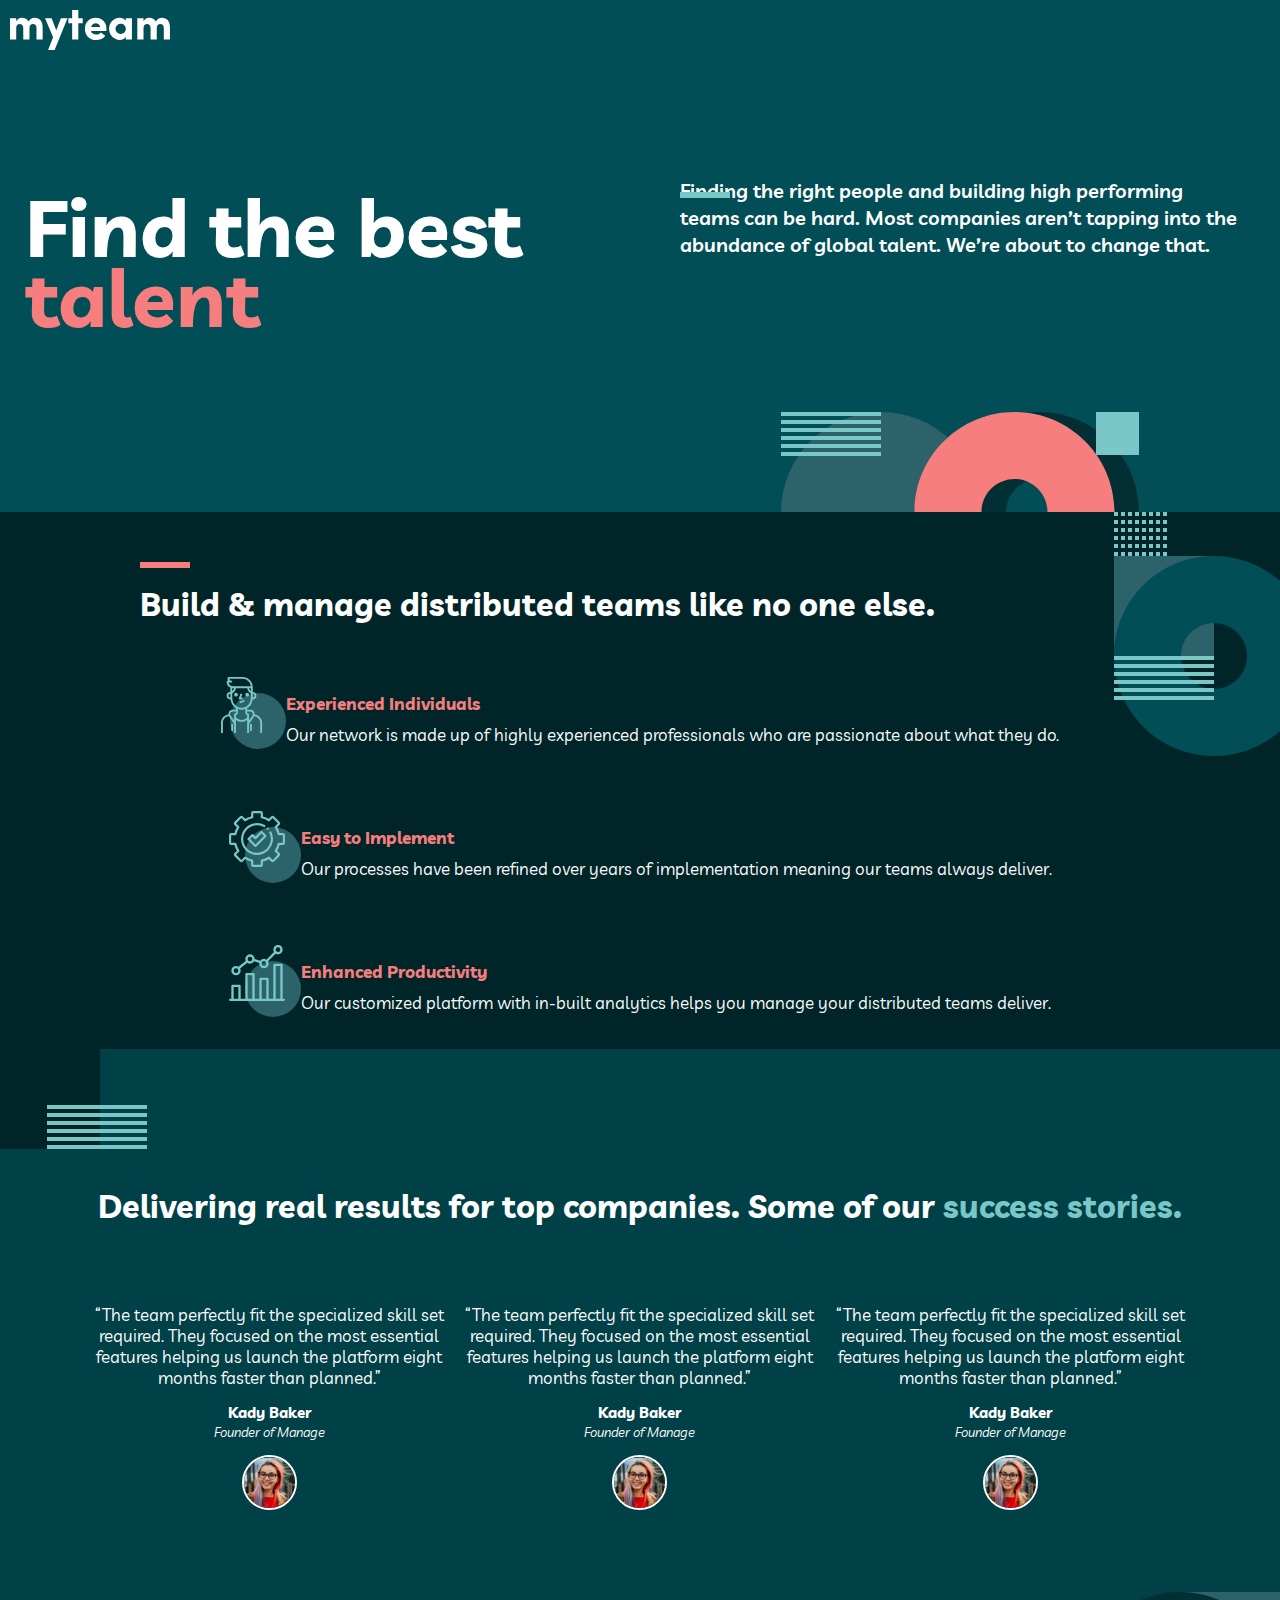
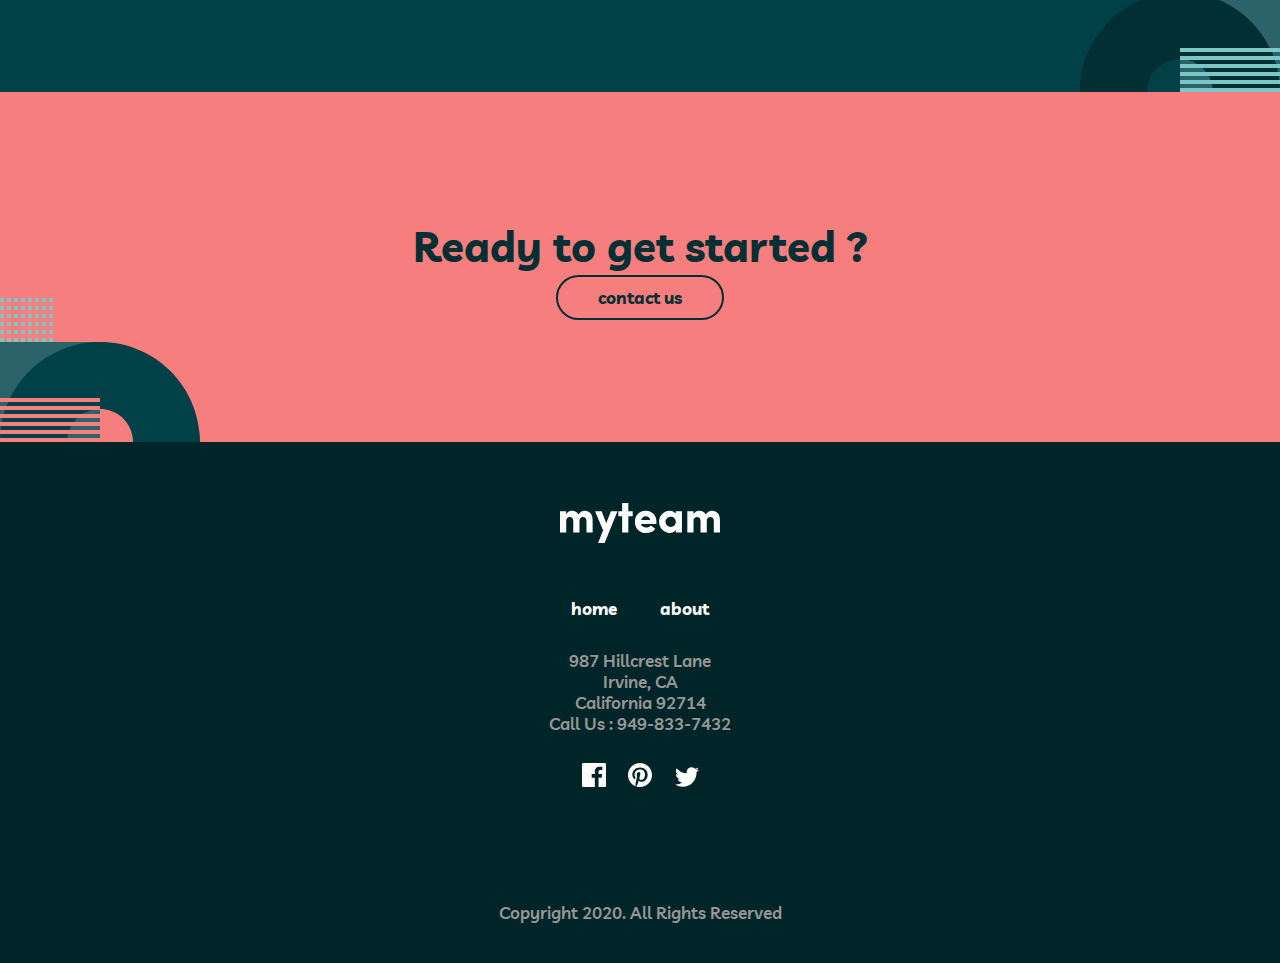
==== index.html @ 72492438 "files" ====
<!DOCTYPE html>
<html>
    <head>
        <meta charset="utf-8">
        <meta http-equiv="X-UA-Compatible" content="IE=edge">
        <title>MyTeam</title>
        <meta name="description" content="">
        <meta name="viewport" content="width=device-width, initial-scale=1">
        <link rel="stylesheet" href="./home/home.css">
     
    </head>
    <body>
      <div class="hero_logo-container">
        <svg xmlns="http://www.w3.org/2000/svg" width="160" height="40"><path fill="#FFF" d="M6.214 29.531V18.237c0-1.488.334-2.582 1.003-3.282.668-.699 1.511-1.049 2.529-1.049 1.017 0 1.846.365 2.485 1.094.625.73.967 1.734 1.025 3.013v11.518h6.213V18.237c0-1.459.32-2.545.96-3.26.64-.714 1.49-1.07 2.55-1.07 1.062 0 1.92.379 2.573 1.138.625.759.938 1.793.938 3.102v11.384h6.148v-12.12c0-3.096-.69-5.484-2.071-7.165-1.381-1.682-3.38-2.523-5.996-2.523-2.616 0-4.687 1.265-6.213 3.795-1.163-2.5-3.394-3.75-6.694-3.75a6.251 6.251 0 00-3.27.915c-.945.64-1.672 1.51-2.18 2.612V8.192H0v21.34h6.214zM44.634 40L57.499 8.192h-6.606L46.248 20.29l-4.6-12.098h-6.606l8.045 19.152L38.072 40h6.563zm23.683-10.469V13.214H72.7V8.192h-4.383V0h-6.17v8.192h-3.793v5.022h3.793v16.317h6.17zm17.448.447c4.418.015 7.594-1.429 9.527-4.33L90.78 22.5c-1.046 1.34-2.565 2.009-4.557 2.009-1.279 0-2.427-.313-3.444-.938-1.018-.625-1.585-1.503-1.7-2.634H96.36c.058-1.28.087-1.934.087-1.964-.015-3.333-1.04-6.041-3.074-8.125-2.035-2.083-4.586-3.125-7.653-3.125-3.067-.015-5.64 1.005-7.718 3.058-2.078 2.054-3.118 4.725-3.118 8.014 0 3.288 1.04 5.982 3.118 8.08 2.108 2.068 4.695 3.103 7.762 3.103zm4.426-13.014h-9.027c.233-1.16.814-2.068 1.745-2.723.9-.655 1.875-.967 2.921-.937a4.987 4.987 0 012.856.982c.858.625 1.36 1.518 1.505 2.678zm19.518 12.969c1.076.03 2.202-.208 3.38-.714 1.177-.506 2.078-1.213 2.703-2.12v2.432h6.148V8.192h-6.148v2.366c-.625-.908-1.52-1.607-2.682-2.098-1.163-.491-2.296-.737-3.401-.737-2.718.015-5.167 1.05-7.347 3.103-2.18 2.053-3.27 4.725-3.27 8.013 0 3.289 1.053 5.96 3.16 8.014 2.108 2.053 4.594 3.08 7.457 3.08zm1.003-6.027c-1.41 0-2.624-.476-3.641-1.428-1.047-.953-1.57-2.158-1.57-3.616 0-1.444.523-2.657 1.57-3.639 1.134-.967 2.376-1.45 3.728-1.45 1.352 0 2.522.476 3.51 1.428.989.952 1.483 2.173 1.483 3.66 0 1.489-.494 2.701-1.483 3.639-.988.938-2.187 1.406-3.597 1.406zm22.81 5.625V18.237c0-1.488.335-2.582 1.003-3.282.669-.699 1.512-1.049 2.53-1.049 1.017 0 1.845.365 2.485 1.094.625.73.966 1.734 1.025 3.013v11.518h6.213V18.237c0-1.459.32-2.545.96-3.26.64-.714 1.49-1.07 2.55-1.07 1.062 0 1.92.379 2.573 1.138.625.759.938 1.793.938 3.102v11.384h6.148v-12.12c0-3.096-.69-5.484-2.071-7.165-1.381-1.682-3.38-2.523-5.996-2.523-2.616 0-4.687 1.265-6.214 3.795-1.162-2.5-3.394-3.75-6.693-3.75a6.251 6.251 0 00-3.27.915c-.945.64-1.672 1.51-2.18 2.612V8.192h-6.214v21.34h6.213z"/></svg>
      </div>
      <div class="menu-wrap">
        <input type="checkbox" class="toggler">
        <div class="hamburger"><div></div></div>
        <div class="menu">
          <div>
            <div>
              <ul>
                <li><a href="#">home</a></li>
                <li><a href="#">about</a></li>
                <li class="burger_btn"><a href="#">contact us</a></li>
                <svg xmlns="http://www.w3.org/2000/svg" width="200" height="200"><g fill="none" fill-rule="evenodd"><path fill="#2C6269" d="M100 100H0V0h100z"/><path fill="#F67E7E" d="M100 0c55.228 0 100 44.772 100 100s-44.772 100-100 100S0 155.228 0 100 44.772 0 100 0zm0 67c-18.225 0-33 14.775-33 33s14.775 33 33 33 33-14.775 33-33-14.775-33-33-33z"/><path fill="#79C8C7" d="M100 40v4H0v-4h100zm0-8v4H0v-4h100zm0-8v4H0v-4h100zm0-8v4H0v-4h100zm0-8v4H0V8h100zm0-8v4H0V0h100z"/></g></svg>
              </ul>
            </div>
          </div>
        </div>
      </div>

      <div class="grid__container">
        <div class="hero__container">
          <div class="hero__title">
            <svg xmlns="http://www.w3.org/2000/svg" width="200" height="200"><g fill="none" fill-rule="evenodd"><path fill="#79C8C7" d="M100 200h100V100H100z"/><path fill="#012F34" d="M100 0C44.772 0 0 44.772 0 100s44.772 100 100 100 100-44.772 100-100S155.228 0 100 0zm0 67c18.225 0 33 14.775 33 33s-14.775 33-33 33-33-14.775-33-33 14.775-33 33-33z"/><path fill="#F67E7E" d="M196 196v4h4v-4h-4zm-7 0v4h4v-4h-4zm-7 0v4h4v-4h-4zm-7 0v4h4v-4h-4zm-7 0v4h4v-4h-4zm-7 0v4h4v-4h-4zm-7 0v4h4v-4h-4zm-7 0v4h4v-4h-4zm49-8v4h4v-4h-4zm-7 0v4h4v-4h-4zm-7 0v4h4v-4h-4zm-7 0v4h4v-4h-4zm-7 0v4h4v-4h-4zm-7 0v4h4v-4h-4zm-7 0v4h4v-4h-4zm-7 0v4h4v-4h-4zm49-8v4h4v-4h-4zm-7 0v4h4v-4h-4zm-7 0v4h4v-4h-4zm-7 0v4h4v-4h-4zm-7 0v4h4v-4h-4zm-7 0v4h4v-4h-4zm-7 0v4h4v-4h-4zm-7 0v4h4v-4h-4zm35-8v4h4v-4h-4zm-14 0v4h4v-4h-4zm7 0v4h4v-4h-4zm-21 0v4h4v-4h-4zm7 0v4h4v-4h-4zm35 0v4h4v-4h-4zm-7 0v4h4v-4h-4zm-42 0v4h4v-4h-4zm49-8v4h4v-4h-4zm-7 0v4h4v-4h-4zm-7 0v4h4v-4h-4zm-7 0v4h4v-4h-4zm-7 0v4h4v-4h-4zm-7 0v4h4v-4h-4zm-7 0v4h4v-4h-4zm-7 0v4h4v-4h-4zm49-8v4h4v-4h-4zm-7 0v4h4v-4h-4zm-7 0v4h4v-4h-4zm-7 0v4h4v-4h-4zm-7 0v4h4v-4h-4zm-7 0v4h4v-4h-4zm-7 0v4h4v-4h-4zm-7 0v4h4v-4h-4z"/></g></svg>
            <h1>Find the best <span class="txt_coral">talent</span></h1>
          </div>
          <div class="hero__text">
            <p>Finding the right people and building high performing teams can be hard. Most companies aren’t tapping into the abundance of global talent. We’re about to change that.</p>
            <svg xmlns="http://www.w3.org/2000/svg" width="358" height="100"><g fill="none" fill-rule="evenodd"><circle cx="100" cy="100" r="100" fill="#2C6269"/><path fill="#012F34" d="M258 0c55.228 0 100 44.772 100 100s-44.772 100-100 100-100-44.772-100-100S202.772 0 258 0zm0 67c-18.225 0-33 14.775-33 33s14.775 33 33 33 33-14.775 33-33-14.775-33-33-33z"/><path fill="#79C8C7" d="M358 43h-43V0h43z"/><path fill="#F67E7E" d="M233.514 0c55.228 0 100 44.772 100 100s-44.772 100-100 100c-55.229 0-100-44.772-100-100s44.771-100 100-100zm0 67c-18.226 0-33 14.775-33 33s14.774 33 33 33c18.225 0 33-14.775 33-33s-14.775-33-33-33z"/><path fill="#79C8C7" d="M100 40v4H0v-4h100zm0-8v4H0v-4h100zm0-8v4H0v-4h100zm0-8v4H0v-4h100zm0-8v4H0V8h100zm0-8v4H0V0h100z"/></g></svg>
          </div>
        </div>

        

        <div class="main__grid-container">
          <div class="main__first-col">
            <div class="main__title">
            <h1>Build & manage distributed teams like no one else.</h1>
            <svg xmlns="http://www.w3.org/2000/svg" width="200" height="244"><g fill="none" fill-rule="evenodd"><path fill="#2C6269" d="M100 144H0V44h100z"/><path fill="#014E56" d="M100 44c55.228 0 100 44.772 100 100s-44.772 100-100 100S0 199.228 0 144 44.772 44 100 44zm0 67c-18.225 0-33 14.775-33 33s14.775 33 33 33 33-14.775 33-33-14.775-33-33-33z"/><path fill="#79C8C7" d="M100 184v4H0v-4h100zm0-8v4H0v-4h100zm0-8v4H0v-4h100zm0-8v4H0v-4h100zm0-8v4H0v-4h100zm0-8v4H0v-4h100zM4 40v4H0v-4h4zm7 0v4H7v-4h4zm7 0v4h-4v-4h4zm7 0v4h-4v-4h4zm7 0v4h-4v-4h4zm7 0v4h-4v-4h4zm7 0v4h-4v-4h4zm7 0v4h-4v-4h4zM4 32v4H0v-4h4zm7 0v4H7v-4h4zm7 0v4h-4v-4h4zm7 0v4h-4v-4h4zm7 0v4h-4v-4h4zm7 0v4h-4v-4h4zm7 0v4h-4v-4h4zm7 0v4h-4v-4h4zM4 24v4H0v-4h4zm7 0v4H7v-4h4zm7 0v4h-4v-4h4zm7 0v4h-4v-4h4zm7 0v4h-4v-4h4zm7 0v4h-4v-4h4zm7 0v4h-4v-4h4zm7 0v4h-4v-4h4zm-35-8v4h-4v-4h4zm14 0v4h-4v-4h4zm-7 0v4h-4v-4h4zm21 0v4h-4v-4h4zm-7 0v4h-4v-4h4zM4 16v4H0v-4h4zm7 0v4H7v-4h4zm42 0v4h-4v-4h4zM4 8v4H0V8h4zm7 0v4H7V8h4zm7 0v4h-4V8h4zm7 0v4h-4V8h4zm7 0v4h-4V8h4zm7 0v4h-4V8h4zm7 0v4h-4V8h4zm7 0v4h-4V8h4zM4 0v4H0V0h4zm7 0v4H7V0h4zm7 0v4h-4V0h4zm7 0v4h-4V0h4zm7 0v4h-4V0h4zm7 0v4h-4V0h4zm7 0v4h-4V0h4zm7 0v4h-4V0h4z"/></g></svg>
          </div>
          </div>
          <div class="main__second-col">
            <div class="main__cell-container">
            <div class="main__icon-cell">
              <svg xmlns="http://www.w3.org/2000/svg" width="65" height="72"><g fill="none" fill-rule="evenodd" transform="translate(-7)"><circle cx="44" cy="44" r="28" fill="#2C6269"/><path fill="#79C8C7" fill-rule="nonzero" d="M28.496 0c5.66 0 10.267 4.606 10.267 10.267v4.666a3.737 3.737 0 013.733 3.734 3.737 3.737 0 01-3.733 3.733h-.213a11.184 11.184 0 01-5.387 8.7v1.566h2.949a4.523 4.523 0 014.512 4.306l.005.212c0 .07 0 .14-.003.21l.122.007c4.216.561 7.348 4.142 7.348 8.332V56h-1.867V45.733a6.553 6.553 0 00-5.668-6.475l-.405-.025a4.573 4.573 0 01-.28.484l-4.847 7.233V56h-1.867l.001-13.044a9.388 9.388 0 01-5.6 1.844 9.39 9.39 0 01-5.6-1.843V56h-1.867v-9.05l-4.845-7.23a4.573 4.573 0 01-.282-.487l-.467.03c-3.17.426-5.606 3.21-5.606 6.47V56H7.029V45.733c0-4.19 3.132-7.77 7.288-8.326l.182-.013-.004-.22a4.52 4.52 0 014.305-4.502l.212-.005 2.95-.001v-1.534a10.995 10.995 0 01-5.187-7.266l-.055-.289a10.974 10.974 0 01-.13-.987l-.015-.19h-.212a3.738 3.738 0 01-3.729-3.535l-.005-.198a3.737 3.737 0 013.734-3.734l-.001-4.364A6.543 6.543 0 0112.633 4.9l-.004-.234c0-.516.418-.934.934-.934h.5a3.706 3.706 0 01-.5-1.866V.933c0-.515.418-.933.933-.933zM18.229 46.667c.515 0 .934.417.934.933v5.6a.933.933 0 11-1.867 0v-5.6c0-.516.418-.933.933-.933zm18.667 0c.516 0 .933.417.933.933v5.6a.932.932 0 11-1.867 0v-5.6c0-.516.418-.933.934-.933zm-.784-12.134h-2.95v1.139a.935.935 0 00.666.908l.11.025h.158c.516 0 .933.418.933.934v6.057l3.294-4.915c.256-.385.405-.827.434-1.289l.006-.199c0-1.47-1.19-2.66-2.651-2.66zm-14.15 0h-2.949a2.653 2.653 0 00-2.65 2.65 2.638 2.638 0 00.441 1.5l3.291 4.912v-6.056c0-.48.361-.873.825-.927l.11-.007h.158a.933.933 0 00.774-.926v-1.146zM31.296 32c-.572.213-1.168.38-1.783.5a10.97 10.97 0 01-5.684-.486v3.658a2.797 2.797 0 01-1.867 2.654v2.123a7.53 7.53 0 005.6 2.484c2.147 0 4.17-.901 5.6-2.485v-2.123a2.798 2.798 0 01-1.866-2.661zm1.933-20.8H21.895c-.413 2.84-2.638 4.552-3.666 5.203V19.6l.221 2.84c.023.267.06.54.107.81.883 4.971 5.646 8.297 10.616 7.415a9.328 9.328 0 007.529-8.593l.197-2.545v-3.122c-1.027-.65-3.255-2.363-3.67-5.205zm-3.526 11.473l1.32 1.32a7.27 7.27 0 01-5.168 2.14h-.16v-1.866h.16a5.414 5.414 0 003.848-1.594zm-3.008-6.22l1.734.694-1.355 3.386h1.422V22.4h-2.8a.935.935 0 01-.867-1.28l1.866-4.666zm12.068.347v2.8l-.072.933h.072c.98 0 1.786-.759 1.86-1.72l.006-.146c0-1.03-.837-1.867-1.866-1.867zm-22.399 0a1.869 1.869 0 00-1.868 1.867c0 1.03.837 1.866 1.867 1.866h.068l-.066-.861V16.8zm5.598-.933a1.867 1.867 0 110 3.733 1.867 1.867 0 010-3.733zm11.2 0a1.867 1.867 0 110 3.733 1.867 1.867 0 010-3.733zm3.733-4.668l-1.766.002c.272 1.256 1.054 2.215 1.768 2.86l-.002-2.862zm-18.666-.066v2.926c.714-.644 1.495-1.603 1.767-2.858l-.833-.001c-.317 0-.629-.023-.934-.067zm10.267-9.266H15.429c0 1.03.837 1.866 1.867 1.866a.934.934 0 010 1.867H14.59a4.675 4.675 0 004.573 3.733h17.68c-.465-4.194-4.03-7.466-8.347-7.466z"/><path d="M0 0h56v56H0z"/></g></svg>
            </div>

            <div class="main__text-cell">
              <p><span class="txt_coral">Experienced Individuals</span><br/>Our network is made up of highly experienced professionals who are passionate about what they do.</p>
            </div>
          </div>

          <div class="main__cell-container">
            <div class="main__icon-cell">
              <svg xmlns="http://www.w3.org/2000/svg" width="72" height="72"><g fill="none" fill-rule="evenodd"><circle cx="44" cy="44" r="28" fill="#2C6269"/><path fill="#79C8C7" fill-rule="nonzero" d="M31.719 0a2.19 2.19 0 012.187 2.188v3.23a23.117 23.117 0 015.886 2.436l2.284-2.283a2.19 2.19 0 013.093 0l5.26 5.26a2.19 2.19 0 010 3.093l-2.283 2.284a23.117 23.117 0 012.436 5.886h3.23A2.19 2.19 0 0156 24.28v7.438a2.19 2.19 0 01-2.188 2.187h-3.237a23.122 23.122 0 01-2.44 5.877l2.293 2.293a2.19 2.19 0 010 3.093l-5.259 5.26a2.19 2.19 0 01-3.093 0l-2.301-2.301a23.12 23.12 0 01-5.869 2.426v3.258A2.19 2.19 0 0131.72 56H24.28a2.19 2.19 0 01-2.187-2.188v-3.265a23.107 23.107 0 01-5.859-2.43l-2.31 2.312a2.19 2.19 0 01-3.094 0l-5.26-5.26a2.19 2.19 0 010-3.093l2.311-2.311a23.107 23.107 0 01-2.43-5.859H2.189A2.19 2.19 0 010 31.72V24.28a2.19 2.19 0 012.188-2.187h3.258a23.106 23.106 0 012.426-5.869l-2.3-2.301a2.19 2.19 0 010-3.093l5.259-5.26a2.19 2.19 0 013.093 0l2.293 2.294a23.106 23.106 0 015.877-2.44V2.188A2.19 2.19 0 0124.28 0h7.438zm0 2.188H24.28v4.098c0 .513-.356.957-.857 1.068a20.954 20.954 0 00-6.78 2.815c-.433.277-1 .216-1.363-.148l-2.904-2.903-5.259 5.26 2.91 2.91c.363.362.425.928.149 1.36a20.959 20.959 0 00-2.801 6.774c-.11.502-.555.86-1.068.86h-4.12v7.437h4.126c.513 0 .957.357 1.068.857a20.948 20.948 0 002.805 6.764c.276.433.215 1-.148 1.362l-2.92 2.92 5.258 5.26 2.92-2.92a1.094 1.094 0 011.363-.15 20.943 20.943 0 006.764 2.806c.5.111.857.555.857 1.068v4.127h7.438v-4.12c0-.514.357-.959.859-1.069 2.41-.53 4.69-1.473 6.774-2.801a1.094 1.094 0 011.361.15l2.91 2.909 5.259-5.26-2.903-2.902a1.094 1.094 0 01-.148-1.363 20.957 20.957 0 002.815-6.78c.11-.502.555-.858 1.068-.858h4.099V24.28H49.72c-.514 0-.958-.357-1.068-.859a20.944 20.944 0 00-2.811-6.79 1.094 1.094 0 01.148-1.362l2.893-2.893-5.26-5.259-2.892 2.893c-.363.363-.929.424-1.362.148a20.954 20.954 0 00-6.79-2.81 1.093 1.093 0 01-.86-1.069V2.187zm4.087 11.877a1.094 1.094 0 11-1.07 1.908c-5.356-3.004-12.133-2.065-16.48 2.282-5.374 5.373-5.374 14.117 0 19.49A13.742 13.742 0 0028 41.775c3.53 0 7.058-1.343 9.745-4.03a13.765 13.765 0 002.588-15.903 1.094 1.094 0 111.957-.978 15.95 15.95 0 01-2.998 18.428A15.92 15.92 0 0128 43.962a15.92 15.92 0 01-11.292-4.67c-6.226-6.227-6.226-16.357 0-22.584a15.822 15.822 0 019.209-4.54 16.079 16.079 0 019.889 1.897zm-2.495 6.198l3.923 3.923c.427.427.427 1.12 0 1.547L27.23 35.737a1.095 1.095 0 01-1.547 0l-6.917-6.917a1.093 1.093 0 010-1.547l3.923-3.923a1.093 1.093 0 011.547 0l2.22 2.22 5.308-5.307a1.093 1.093 0 011.547 0zm-.774 2.32l-5.307 5.308a1.095 1.095 0 01-1.547 0l-2.22-2.22-2.377 2.376 5.37 5.37 8.458-8.457-2.377-2.377zm6.22-5.957c.288 0 .57.117.774.32.203.204.32.486.32.774a1.1 1.1 0 01-.32.773 1.1 1.1 0 01-.774.32 1.1 1.1 0 01-.774-.32 1.099 1.099 0 010-1.546c.203-.204.485-.32.774-.32z"/></g></svg>
            </div>

            <div class="main__text-cell">
              <p><span class="txt_coral">Easy to Implement</span><br/>Our processes have been refined over years of implementation meaning our teams always deliver.</p>
            </div>
          </div>

          <div class="main__cell-container">
            <div class="main__icon-cell">
              <svg xmlns="http://www.w3.org/2000/svg" width="72" height="72"><g fill="none" fill-rule="evenodd"><circle cx="44" cy="44" r="28" fill="#2C6269"/><path fill="#79C8C7" fill-rule="nonzero" d="M52.5 18.667c.644 0 1.167.522 1.167 1.166l-.001 33.833h1.167c.601 0 1.097.456 1.16 1.04l.007.127c0 .644-.523 1.167-1.167 1.167l-2.315-.001L52.5 56h-7.018l-6.964-.001L38.5 56h-7.018l-6.964-.001L24.5 56H1.167a1.167 1.167 0 010-2.333l1.166-.001V40.833c0-.6.456-1.096 1.04-1.16l.127-.006h7c.644 0 1.167.522 1.167 1.166l-.001 12.833h4.667v-24.5c0-.6.456-1.096 1.04-1.16L17.5 28h7c.644 0 1.167.523 1.167 1.167l-.001 24.499h4.667V33.833c0-.6.456-1.096 1.04-1.16l.127-.006h7c.644 0 1.167.522 1.167 1.166l-.001 19.833h4.667V19.833c0-.6.456-1.096 1.04-1.16l.127-.006zM9.333 42H4.667v11.667h4.666V42zm14-11.667h-4.666v23.334h4.666V30.333zm14 4.667h-4.666v18.667h4.666V35zm14-14h-4.666v32.667h4.666V21zM49 0a4.671 4.671 0 014.667 4.667A4.671 4.671 0 0149 9.333a4.64 4.64 0 01-2.37-.647l-7.61 7.612a4.64 4.64 0 01.647 2.369A4.671 4.671 0 0135 23.333a4.671 4.671 0 01-4.603-5.44l-5.372-1.532A4.669 4.669 0 0121 18.667a4.643 4.643 0 01-2.802-.937l-7.117 5.674c.373.67.586 1.442.586 2.263A4.671 4.671 0 017 30.333a4.671 4.671 0 01-4.667-4.666A4.671 4.671 0 017 21c.905 0 1.75.259 2.466.706l7.274-5.8A4.671 4.671 0 0121 9.333a4.671 4.671 0 014.665 4.781l5.7 1.627a4.66 4.66 0 016.005-1.095l7.61-7.611a4.64 4.64 0 01-.647-2.37A4.671 4.671 0 0149 0zM7 23.333a2.336 2.336 0 00-2.333 2.334A2.336 2.336 0 007 28a2.336 2.336 0 002.333-2.333c0-.634-.254-1.21-.666-1.632a.99.99 0 01-.106-.114l.074.082A2.325 2.325 0 007 23.333zm28-7a2.336 2.336 0 00-2.333 2.334A2.336 2.336 0 0035 21a2.336 2.336 0 002.333-2.333A2.336 2.336 0 0035 16.333zm-14-4.666A2.336 2.336 0 0018.667 14c0 .535.18 1.028.485 1.423l.028.03.015.02a2.317 2.317 0 001.805.86A2.336 2.336 0 0023.333 14 2.336 2.336 0 0021 11.667zm28-9.334a2.336 2.336 0 00-2.333 2.334c0 .631.252 1.205.661 1.626l.025.021.021.022c.42.411.993.664 1.626.664a2.336 2.336 0 002.333-2.333A2.336 2.336 0 0049 2.333z"/></g></svg>
            </div>

            <div class="main__text-cell">
              <p><span class="txt_coral">Enhanced Productivity</span><br/>Our customized platform with in-built analytics helps you manage your distributed teams deliver.</p>
            </div>
          </div>
          </div>
          
        </div>

        <!-- Start Rev Section -->
        <div class="review__title-container">
          <h1>Delivering real results for top companies. Some of our <span class="rev_title">success stories.</span></h1>
          <svg class="svg_rev-1" xmlns="http://www.w3.org/2000/svg" width="147" height="100"><g fill="none" fill-rule="evenodd"><path fill="#002529" d="M0 100h100V0H0z"/><path fill="#79C8C7" d="M47 96v4h100v-4H47zm0-8v4h100v-4H47zm0-8v4h100v-4H47zm0-8v4h100v-4H47zm0-8v4h100v-4H47zm0-8v4h100v-4H47z"/></g></svg>
        </div>
        <section class="reviews__container">
          <div class="rev__cell-container-1">
            <p> “The team perfectly fit the specialized skill set required. They focused on the most essential features helping us launch the platform eight months faster than planned.”</p>
            <p class="rev_user-name">Kady Baker</p>
            <p class="rev_user-position">Founder of Manage</p>
            <img src="./assets/img/avatar-kady.jpg" alt="img">
          </div>

          <div class="rev__cell-container-2">
            <p> “The team perfectly fit the specialized skill set required. They focused on the most essential features helping us launch the platform eight months faster than planned.”</p>
            <p class="rev_user-name">Kady Baker</p>
            <p class="rev_user-position">Founder of Manage</p>
            <img src="./assets/img/avatar-kady.jpg" alt="img">
          </div>

          <div class="rev__cell-container-3">
            <p> “The team perfectly fit the specialized skill set required. They focused on the most essential features helping us launch the platform eight months faster than planned.”</p>
            <p class="rev_user-name">Kady Baker</p>
            <p class="rev_user-position">Founder of Manage</p>
            <img src="./assets/img/avatar-kady.jpg" alt="img">
          </div>
          <svg class="svg_rev-2" xmlns="http://www.w3.org/2000/svg" width="200" height="100"><g fill="none" fill-rule="evenodd"><path fill="#2C6269" d="M100 100h100V0H100z"/><path fill="#012F34" d="M100 0C44.772 0 0 44.772 0 100s44.772 100 100 100 100-44.772 100-100S155.228 0 100 0zm0 67c18.225 0 33 14.775 33 33s-14.775 33-33 33-33-14.775-33-33 14.775-33 33-33z"/><path fill="#79C8C7" d="M100 96v4h100v-4H100zm0-8v4h100v-4H100zm0-8v4h100v-4H100zm0-8v4h100v-4H100zm0-8v4h100v-4H100zm0-8v4h100v-4H100z"/></g></svg>
        </section> 
        <!-- Start Rev Section -->

        <div class="cta__container">
          <h1>Ready to get started ?</h1>
          <p><a href="#">contact us</a></p>
          <svg class="svg_cta" xmlns="http://www.w3.org/2000/svg" width="200" height="144"><g fill="none" fill-rule="evenodd"><path fill="#2C6269" d="M100 144H0V44h100z"/><path fill="#004047" d="M100 44c55.228 0 100 44.772 100 100s-44.772 100-100 100S0 199.228 0 144 44.772 44 100 44zm0 67c-18.225 0-33 14.775-33 33s14.775 33 33 33 33-14.775 33-33-14.775-33-33-33z"/><path fill="#F67E7E" d="M100 140v4H0v-4h100zm0-8v4H0v-4h100zm0-8v4H0v-4h100zm0-8v4H0v-4h100zm0-8v4H0v-4h100zm0-8v4H0v-4h100z"/><path fill="#79C8C7" d="M4 40v4H0v-4h4zm7 0v4H7v-4h4zm7 0v4h-4v-4h4zm7 0v4h-4v-4h4zm7 0v4h-4v-4h4zm7 0v4h-4v-4h4zm7 0v4h-4v-4h4zm7 0v4h-4v-4h4zM4 32v4H0v-4h4zm7 0v4H7v-4h4zm7 0v4h-4v-4h4zm7 0v4h-4v-4h4zm7 0v4h-4v-4h4zm7 0v4h-4v-4h4zm7 0v4h-4v-4h4zm7 0v4h-4v-4h4zM4 24v4H0v-4h4zm7 0v4H7v-4h4zm7 0v4h-4v-4h4zm7 0v4h-4v-4h4zm7 0v4h-4v-4h4zm7 0v4h-4v-4h4zm7 0v4h-4v-4h4zm7 0v4h-4v-4h4zm-35-8v4h-4v-4h4zm14 0v4h-4v-4h4zm-7 0v4h-4v-4h4zm21 0v4h-4v-4h4zm-7 0v4h-4v-4h4zM4 16v4H0v-4h4zm7 0v4H7v-4h4zm42 0v4h-4v-4h4zM4 8v4H0V8h4zm7 0v4H7V8h4zm7 0v4h-4V8h4zm7 0v4h-4V8h4zm7 0v4h-4V8h4zm7 0v4h-4V8h4zm7 0v4h-4V8h4zm7 0v4h-4V8h4zM4 0v4H0V0h4zm7 0v4H7V0h4zm7 0v4h-4V0h4zm7 0v4h-4V0h4zm7 0v4h-4V0h4zm7 0v4h-4V0h4zm7 0v4h-4V0h4zm7 0v4h-4V0h4z"/></g></svg>
        </div>
        
        <div class="footer__container">
          <div class="footer_logo-container">
            <svg xmlns="http://www.w3.org/2000/svg" width="160" height="40"><path fill="#FFF" d="M6.214 29.531V18.237c0-1.488.334-2.582 1.003-3.282.668-.699 1.511-1.049 2.529-1.049 1.017 0 1.846.365 2.485 1.094.625.73.967 1.734 1.025 3.013v11.518h6.213V18.237c0-1.459.32-2.545.96-3.26.64-.714 1.49-1.07 2.55-1.07 1.062 0 1.92.379 2.573 1.138.625.759.938 1.793.938 3.102v11.384h6.148v-12.12c0-3.096-.69-5.484-2.071-7.165-1.381-1.682-3.38-2.523-5.996-2.523-2.616 0-4.687 1.265-6.213 3.795-1.163-2.5-3.394-3.75-6.694-3.75a6.251 6.251 0 00-3.27.915c-.945.64-1.672 1.51-2.18 2.612V8.192H0v21.34h6.214zM44.634 40L57.499 8.192h-6.606L46.248 20.29l-4.6-12.098h-6.606l8.045 19.152L38.072 40h6.563zm23.683-10.469V13.214H72.7V8.192h-4.383V0h-6.17v8.192h-3.793v5.022h3.793v16.317h6.17zm17.448.447c4.418.015 7.594-1.429 9.527-4.33L90.78 22.5c-1.046 1.34-2.565 2.009-4.557 2.009-1.279 0-2.427-.313-3.444-.938-1.018-.625-1.585-1.503-1.7-2.634H96.36c.058-1.28.087-1.934.087-1.964-.015-3.333-1.04-6.041-3.074-8.125-2.035-2.083-4.586-3.125-7.653-3.125-3.067-.015-5.64 1.005-7.718 3.058-2.078 2.054-3.118 4.725-3.118 8.014 0 3.288 1.04 5.982 3.118 8.08 2.108 2.068 4.695 3.103 7.762 3.103zm4.426-13.014h-9.027c.233-1.16.814-2.068 1.745-2.723.9-.655 1.875-.967 2.921-.937a4.987 4.987 0 012.856.982c.858.625 1.36 1.518 1.505 2.678zm19.518 12.969c1.076.03 2.202-.208 3.38-.714 1.177-.506 2.078-1.213 2.703-2.12v2.432h6.148V8.192h-6.148v2.366c-.625-.908-1.52-1.607-2.682-2.098-1.163-.491-2.296-.737-3.401-.737-2.718.015-5.167 1.05-7.347 3.103-2.18 2.053-3.27 4.725-3.27 8.013 0 3.289 1.053 5.96 3.16 8.014 2.108 2.053 4.594 3.08 7.457 3.08zm1.003-6.027c-1.41 0-2.624-.476-3.641-1.428-1.047-.953-1.57-2.158-1.57-3.616 0-1.444.523-2.657 1.57-3.639 1.134-.967 2.376-1.45 3.728-1.45 1.352 0 2.522.476 3.51 1.428.989.952 1.483 2.173 1.483 3.66 0 1.489-.494 2.701-1.483 3.639-.988.938-2.187 1.406-3.597 1.406zm22.81 5.625V18.237c0-1.488.335-2.582 1.003-3.282.669-.699 1.512-1.049 2.53-1.049 1.017 0 1.845.365 2.485 1.094.625.73.966 1.734 1.025 3.013v11.518h6.213V18.237c0-1.459.32-2.545.96-3.26.64-.714 1.49-1.07 2.55-1.07 1.062 0 1.92.379 2.573 1.138.625.759.938 1.793.938 3.102v11.384h6.148v-12.12c0-3.096-.69-5.484-2.071-7.165-1.381-1.682-3.38-2.523-5.996-2.523-2.616 0-4.687 1.265-6.214 3.795-1.162-2.5-3.394-3.75-6.693-3.75a6.251 6.251 0 00-3.27.915c-.945.64-1.672 1.51-2.18 2.612V8.192h-6.214v21.34h6.213z"/></svg>
          </div>
          <div class="footer__nav">
            <a href="#">home</a>
            <a href="#">about</a>
          </div>
          <div class="footer__text">
            <p>987  Hillcrest Lane <br>  Irvine, CA <br> California 92714 <br> Call Us : 949-833-7432</p>
          </div>
          <div class="footer__socials-container">
            <svg xmlns="http://www.w3.org/2000/svg" width="24" height="24"><path fill="#FFF" d="M22.675 0H1.325C.593 0 0 .593 0 1.325v21.351C0 23.407.593 24 1.325 24H12.82v-9.294H9.692v-3.622h3.128V8.413c0-3.1 1.893-4.788 4.659-4.788 1.325 0 2.463.099 2.795.143v3.24l-1.918.001c-1.504 0-1.795.715-1.795 1.763v2.313h3.587l-.467 3.622h-3.12V24h6.116c.73 0 1.323-.593 1.323-1.325V1.325C24 .593 23.407 0 22.675 0z"/></svg>
            <svg xmlns="http://www.w3.org/2000/svg" width="24" height="24"><path fill="#FFF" d="M12 0C5.373 0 0 5.372 0 12c0 5.084 3.163 9.426 7.627 11.174-.105-.949-.2-2.405.042-3.441.218-.937 1.407-5.965 1.407-5.965s-.359-.719-.359-1.782c0-1.668.967-2.914 2.171-2.914 1.023 0 1.518.769 1.518 1.69 0 1.029-.655 2.568-.994 3.995-.283 1.194.599 2.169 1.777 2.169 2.133 0 3.772-2.249 3.772-5.495 0-2.873-2.064-4.882-5.012-4.882-3.414 0-5.418 2.561-5.418 5.207 0 1.031.397 2.138.893 2.738a.36.36 0 01.083.345l-.333 1.36c-.053.22-.174.267-.402.161-1.499-.698-2.436-2.889-2.436-4.649 0-3.785 2.75-7.262 7.929-7.262 4.163 0 7.398 2.967 7.398 6.931 0 4.136-2.607 7.464-6.227 7.464-1.216 0-2.359-.631-2.75-1.378l-.748 2.853c-.271 1.043-1.002 2.35-1.492 3.146C9.57 23.812 10.763 24 12 24c6.627 0 12-5.373 12-12 0-6.628-5.373-12-12-12z"/></svg>
            <svg xmlns="http://www.w3.org/2000/svg" width="24" height="20"><path fill="#FFF" d="M24 2.557a9.83 9.83 0 01-2.828.775A4.932 4.932 0 0023.337.608a9.864 9.864 0 01-3.127 1.195A4.916 4.916 0 0016.616.248c-3.179 0-5.515 2.966-4.797 6.045A13.978 13.978 0 011.671 1.149a4.93 4.93 0 001.523 6.574 4.903 4.903 0 01-2.229-.616c-.054 2.281 1.581 4.415 3.949 4.89a4.935 4.935 0 01-2.224.084 4.928 4.928 0 004.6 3.419A9.9 9.9 0 010 17.54a13.94 13.94 0 007.548 2.212c9.142 0 14.307-7.721 13.995-14.646A10.025 10.025 0 0024 2.557z"/></svg>
          </div>
          <div class="footer__copyright">
            <p>Copyright 2020. All Rights Reserved</p>
          </div>
        </div>
        
      </div>
      
    <script src="./scripts/index.js"></script>
    </body>
</html>
---- home/home.css ----
@import url('https://fonts.googleapis.com/css2?family=Livvic:wght@300;400;500;600;700;900&display=swap');
* {
    box-sizing: border-box;
    margin: 0;
    padding: 0;
}
h1,h2,h3,p {
  font-family: 'Livvic', sans-serif;
}

html {
  font-size: 62.5%; /*1 rem = 10px; 10px/16px = 62.5% */
}
body {
  width: fit-content;
}
:root {

    --color-prim-green: #014E56;
    --color-prim-coral: #F67E7E;
    --color-prim-white: #FFFFFF;
    
    --color-secondary-blue_rapture: #79c8c7;
    --color-secondary-blue_police: #2c6269;
    --color-secondary-blue_jungle: #004047;
    --color-secondary-green_state: #012f34;
    --color-secondary-green_dark: #002529;

    --menu-speed: 0.75s;
}

.hero_logo-container {
  background-color: var(--color-prim-green);
  padding: 1rem;
}

.hero__title svg {
  display: none;
}

.txt_coral {
  color: var(--color-prim-coral);
  font-weight: bold;
  line-height: 4rem;
}

.grid__container {
    width: fit-content;
  }

.hero__container {
  display: grid;
  grid-template-columns: 1fr;
}

.hero__title {
  background-color: var(--color-prim-green);
  text-align: center;
  padding: 5rem 2.5rem 1rem 2.5rem;
  margin-bottom: -.1rem;
}
.hero__title h1 {
  color: var(--color-prim-white);
  font-size: 6rem;
  line-height: 5rem;
}
.hero__text {
  background-color: var(--color-prim-green);
  color: var(--color-prim-white);
  text-align: center;
  padding: 2rem 2rem 0 2rem;
}
.hero__text p {
  font-weight: 600;
  font-size: 1.8rem;
  line-height: 2.7rem;
  margin-bottom: 8rem;
}

.main__grid-container {
  background-color: var(--color-secondary-green_dark);
  color: var(--color-prim-white);

  display: grid;
  grid-template-columns: 1fr;
}
.main__title {
  position: relative;
  padding: 7.5rem 16rem 2.5rem 2.5rem;
  background-color: var(--color-secondary-green_dark);
}
.main__title::after {
  content: "";
  position: absolute;
  top: 5rem;
  left: 3rem;
  width: 5rem;
  height: 6px;
  background-color: var(--color-prim-coral);
}

.main__title svg {
    width: 24%;
    position: absolute;
    top: 0;
    right: 0rem;
}

.main__title h1 {
  font-size: 3.2rem;
  font-weight: bold;
  line-height: 3.5rem;
  color: var(--color-prim-white);
}
.main__cell-container {
  display: flex;
  flex-direction: column;
  justify-content: center;
  align-items: center;

  padding: 5rem 1rem;
}
.main__text-cell p {
  font-size: 1.7rem;
  text-align: center;
}
.reviews__container {
  background-color: #8e79c8;
}
.cta__container {
  background-color: #96e5e7;
  grid-row:  2/4;
}
.footer_container {
  background-color: #a84e7b;
}
/* Burger Menu */
.container {
  max-width: 960px;
  margin: auto;
  overflow: hidden;
  padding: 0 3rem;
}

.btn {
  display: inline-block;
  border: none;
  background: var(--primary-color);
  color: #fff;
  padding: 0.75rem 1.5rem;
  margin-top: 1rem;
  transition: opacity 1s ease-in-out;
  text-decoration: none;
}

.btn:hover {
  opacity: 0.7;
}

/* MENU STYLES */
.menu-wrap {
  position: fixed;
  top: 0;
  right: 0;
  z-index: 1;
}

.menu-wrap .toggler {
  position: absolute;
  top: 0;
  right: 0;
  z-index: 2;
  cursor: pointer;
  width: 50px;
  height: 50px;
  opacity: 0;
}

.menu-wrap .hamburger {
  position: absolute;
  top: 0;
  right: 0;
  z-index: 1;
  width: 60px;
  height: 60px;
  padding: 1.7rem;
  background: var(--primary-color);
  display: flex;
  align-items: center;
  justify-content: center;
}

/* Hamburger Line */
.menu-wrap .hamburger > div {
  position: relative;
  flex: none;
  width: 100%;
  height: 2px;
  background: #fff;
  display: flex;
  align-items: center;
  justify-content: center;
  transition: all 0.4s ease;
}

.menu-wrap .hamburger > div::before,
.menu-wrap .hamburger > div::after {
  content: '';
  position: absolute;
  z-index: 1;
  top: -10px;
  width: 100%;
  height: 2px;
  background: inherit;
}

.menu-wrap .hamburger > div::after {
  top: 10px;
}

.menu-wrap .toggler:checked + .hamburger > div {
  transform: rotate(135deg);
}

.menu-wrap .toggler:checked + .hamburger > div:before,
.menu-wrap .toggler:checked + .hamburger > div:after {
  top: 0;
  transform: rotate(90deg);
}

.menu-wrap .toggler:checked:hover + .hamburger > div {
  transform: rotate(225deg);
}

.menu-wrap .toggler:checked ~ .menu {
  visibility: visible;
}

.menu-wrap .toggler:checked ~ .menu > div {
  transform: scale(1);
  transition-duration: var(--menu-speed);
}

.menu-wrap .toggler:checked ~ .menu > div > div {
  opacity: 1;
  transition:  opacity 0.4s ease 0.4s;
}

.menu-wrap .menu {
  position: fixed;
  top: 0;
  right: 0;
  width: 70%;
  height: 100%;
  visibility: hidden;
  overflow: hidden;
  display: flex;
  align-items: center;
  justify-content: center;
  background-color: var(--color-prim-green);
}
.menu-wrap .menu::after {
  opacity: 0.4;
    z-index: -1;
    content: "";
    height: 100%;
    width: 146%;
    background-color: #3c3b3b;
    position: inherit;
}
.menu-wrap .menu > div {
  margin-right: 100px;
  background: var(--overlay-color);
  border-radius: 50%;
  width: 200vw;
  height: 200vw;
  display: flex;
  flex: none;
  align-items: flex-start;
  justify-content: center;
  transform: scale(0);
  transition: all 0.4s ease;
}

.menu-wrap .menu > div > div {
  text-align: center;
  max-width: 90vw;
  max-height: 100vh;
  opacity: 0;
  transition: opacity 0.4s ease;
}

.menu-wrap .menu > div > div > ul > li {
  list-style: none;
  color: #fff;
  font-size: 1.5rem;
  padding: 1rem;
  margin-bottom: 10px;
}

.menu-wrap .menu > div > div > ul > li > a {
  color: inherit;
  text-decoration: none;
  transition: color 0.4s ease;
  font-family: 'Livvic' sans-serif;
  font-size: 1.7rem;
}
.menu-wrap .menu > div > div > ul {
  text-align: left;
}

ul svg {
  position: absolute;
  top: 24rem;
  left: 53rem;
}
.burger_btn {
  border: 2px solid #fff;
  border-radius: 50px;
  text-align: center;
  width: 140%;
  margin-top: 3rem;
}

.reviews__container {
  position: relative;
  display: grid;
  grid-template-columns: 1fr;
  grid-template-rows: 1fr 1fr 1fr;
  grid-template-areas: 
  "first"
  "second"
  "third";

  padding: 7rem 1rem 10rem 1rem;

  justify-content: center;
  align-items: center;
  text-align: center;

  background-color: var(--color-secondary-blue_jungle);
}

.reviews__container p {
  font-size: 1.7rem;
  color: var(--color-prim-white);
}

.rev__cell-container-1 {
  grid-area: first;
}

.rev__cell-container-2 {
  grid-area: second;
}

.rev__cell-container-3 {
  grid-area: third;
}

.review__title-container {
  position: relative;
  background-color: var(--color-secondary-blue_jungle);
  padding: 14rem 2rem 1rem 2rem;
}
.review__title-container h1 {
    text-align: center;
    font-size: 3.2rem;
    font-weight: bold;
    line-height: 3.5rem;
    color: var(--color-prim-white);
}
.reviews__container img {
  border-radius: 50px;
  width: 5.5rem;
  border: 2px solid white;
}
.rev_title {
  color: var(--color-secondary-blue_rapture);
}
.rev_user-name {
  font-size: 1.5rem!important;
  color: var(--color-secondary-blue_rapture);
  font-weight: bold;

  margin-top: 1.5rem;
}
.rev_user-position {
  font-size: 1.3rem!important;
  font-style: italic;
  color: #dedede;
  margin-top: .2rem;
  margin-bottom: 1.5rem;
}
.rev__cell-container-1,
.rev__cell-container-2,
.rev__cell-container-3 {
  margin-bottom: 8rem;
}
.svg_rev-1 {
  position: absolute;
  top: 0;
  left: 0;
}

.svg_rev-2 {
  position: absolute;
  bottom: 0;
  right: 0;
}

.cta__container {
  position: relative;
  height: 35rem;
  padding: 6rem 8rem;
  background-color: var(--color-prim-coral);
  display: flex;
  flex-direction: column;
  align-content: center;
  justify-content: center;
  text-align: center;
}
.svg_cta {
  position: absolute;
  bottom: 0;
  left: 0;
}
.cta__container h1 {
  text-align: center;
  font-size: 3.2rem;
  font-weight: bold;
  line-height: 4rem;
  color: var(--color-secondary-green_state);
  margin-bottom: 2rem;
}

.cta__container p a {
  font-size: 1.7rem;
  color: var(--color-secondary-green_state);
  font-weight: bold;

  text-decoration: none;
  border: 2px solid var(--color-secondary-green_state);
  border-radius: 50px;
  padding: 1rem 4rem;
}

.footer__container {
  display: grid;
  grid-template-columns: 1fr;
  grid-template-rows: 1fr 1fr 1fr 1fr 1fr;
  grid-template-areas: 
  "logo"
  "nav"
  "txt"
  "social"
  "..."
  "cpy";

  background-color: var(--color-secondary-green_dark);
  color: var(--color-prim-white);
  justify-items: center;
  align-items: center;
  padding: 4rem 2rem;
}

.footer_logo-container {
  grid-area: logo;
}
.footer__nav {
  grid-area: nav;
}
.footer__nav a {
  text-decoration: none;
  color: var(--color-prim-white);
  font-family: 'Livvic', sans-serif;
  font-size: 1.7rem;
  padding: 2rem;
  font-weight: bold;
}
.footer__text{
  grid-area: txt;
}

.footer__text p {
  font-size: 1.7rem;
  font-family: 'Livvic', sans-serif;
  font-weight: 600;
  text-align: center;
  color: #979797;
}

.footer__socials-container {
  grid-area: social;
}
.footer__socials-container svg {
  margin: 1rem;
}
.footer__copyright {
  grid-area: cpy;
}
.footer__copyright p {
  font-size: 1.7rem;
  color: #979797;
  font-family: 'Livvic', sans-serif;
  font-weight: 600;
}
/* 425 */
@media screen and (min-width: 425px) {
    .hero__title h1 {
      width: 90%;
      font-size: 6rem;
    }
    .cta__container h1 {
      font-size: 4.2rem;
    }
}

/* 768px */
@media screen and (min-width: 768px) {
  .menu-wrap {
    display: none;
  }
  .hero__title h1 {
    margin: auto;
    width: 70%;
    font-size: 9rem;
    line-height: 8rem;
  }

  .hero__text p {
    margin: auto;
    width: 75%;
    margin-bottom: 10rem;
  }
  .main__cell-container {
    flex-direction: row;
    padding: 3rem 10rem;
  }
  .main__title::after {
    left: 7rem;
  }
  .main__title {
    position: relative;
    padding: 7.5rem 18rem 2.5rem 7rem;
  }
  .main__cell-container p {
    text-align: left;
  }
  .main__title svg {
    width: 13%;
  }
  
}

/* 1024px */
@media screen and (min-width: 1024px ) {
  .hero__container {
    grid-template-columns: 1fr 1fr;
  }

  .hero__title {
    display: flex;
    align-items: center;
    justify-content: center;
    height: 45rem;
  }
  
  .hero__title h1 {
    text-align: left;
    margin: 0;
    width: 100%;
    font-size: 8rem;
    line-height: 7rem;
    padding: 0 0 9rem 0;
  }
  .hero__text {
    padding: 2rem 2rem 6rem 2rem;
    display: flex;
    align-items: center;
    justify-content: center;
    position: relative;
    height: 45rem;
  }

  .hero__text::before {
    content: "";
    position: absolute;
    top: 13rem;
    left: 40px;
    width: 5rem;
    height: 6px;
    background-color: var(--color-secondary-blue_rapture);
}
  .hero__text svg {
    position: absolute;
    bottom: 0;
}
  .hero__text p {
    font-size: 2rem;
    text-align: left;
    padding: 0rem 2rem 2rem 2rem;
    margin: 0 0 8rem 0;
    width: 100%;
  }

  .main__title {
    padding: 7.5rem 30rem 2.5rem 14rem;
  }

  .main__cell-container {
    padding: 3rem 20rem;
  }

  .main__title::after {
    left: 14rem;
  }
  .reviews__container {
    display: grid;
    grid-template-columns: 0.2fr 1fr 1fr 1fr 0.2fr;
    grid-template-rows: 1fr;
    grid-template-areas: 
    ". first second third .";
}
/* 1440 */
@media screen and (min-width: 1440px ) {
  .hero__title {
    height: 70rem;
    display: flex;
    justify-items: center;
    align-items: center;
    position: relative;
    padding: 5rem 0 0 9rem;
  }
  .hero__title svg {
    display: initial;
    left: -99px;
    top: 26rem;
    position: absolute;
  }
  .hero__title h1 {
    width: 90%;
    padding: 0rem 0 4rem 4rem;
    font-size: 10rem;
    line-height: 9rem;
  }
  .hero__text {
    height: 70rem;
    position: relative;
    display: flex;
    align-items: center;
    justify-content: center;
    padding: 15rem 11rem 0rem 2rem;
  }

  .hero__text::before {
    content: "";
    position: absolute;
    top: 30rem;
    left: 10rem;
    width: 5rem;
    height: 6px;
    background-color: var(--color-secondary-blue_rapture);
}

  .hero__text p {
    line-height: 2.9rem;
    font-size: 2rem;
    padding: 7rem 1rem 7rem 1rem;
    width: 75%;
    font-weight: 500;
  }
  .hero__text svg {
    position: absolute;
    bottom: 0;
    margin: 0;
  }
  .main__grid-container {
    grid-template-columns: 1fr 1fr;
    height: 70rem;
  }

  .main__second-col {
    display: flex;
    align-content: center;
    justify-content: center;
    align-items: center;
    flex-direction: column;
    padding: 0;
  }

  .main__cell-container {
    padding: 5rem 11rem 1rem 0;
  }
  .main__title {
    padding: 18rem 9rem 0 10rem;
  }
  .main__title h1 {
    font-size: 5rem;
    line-height: 5rem;
  }

  .main__title::after {
    top: 16rem;
    left: 10rem;
  }
  .main__title svg {
    width: 14%;
    right: -72rem;
    top: 45rem;
  }
}
/* 1880 */
@media screen and (min-width: 1880px ) {
  .hero__title {
    padding: 6rem 0 0 21rem;
  }
  .hero__title svg {
    left: 5px;
    top: 24rem;
  }
  .hero__text p {
    padding: 7rem 5rem 7rem 2rem;
  }
  .hero__text::before {
    left: 14rem;
  }
  .main__title svg {
    right: -94rem;
  }
}
/* 2560 */
@media screen and (min-width: 2560px ) {
  .hero__title svg {
    left: 1rem;
    top: 24rem;
  }
  .hero__title h1 {
    padding: 1rem 0 11rem 4rem;
    font-size: 17rem;
    line-height: 16rem;
  }
  .hero__text p {
    font-size: 3.6rem;
    padding: 0;
    width: 75%;
    font-weight: 500;
    line-height: 5rem;
  }
  .hero__text::before {
    top: 26rem;
    left: 16rem;
    width: 7rem;
    height: 8px;
  }

  .main__title h1 {
    font-size: 9rem;
    line-height: 9rem;
  }
  .main__title {
    padding: 18rem 7rem 0 27rem;
  }
  .main__title svg {
    width: 16%;
    right: -127rem;
    
  }
  .main__cell-container p {
    font-size: 3rem;
  }
  .main__title::after {
    left: 28rem;
  }
}
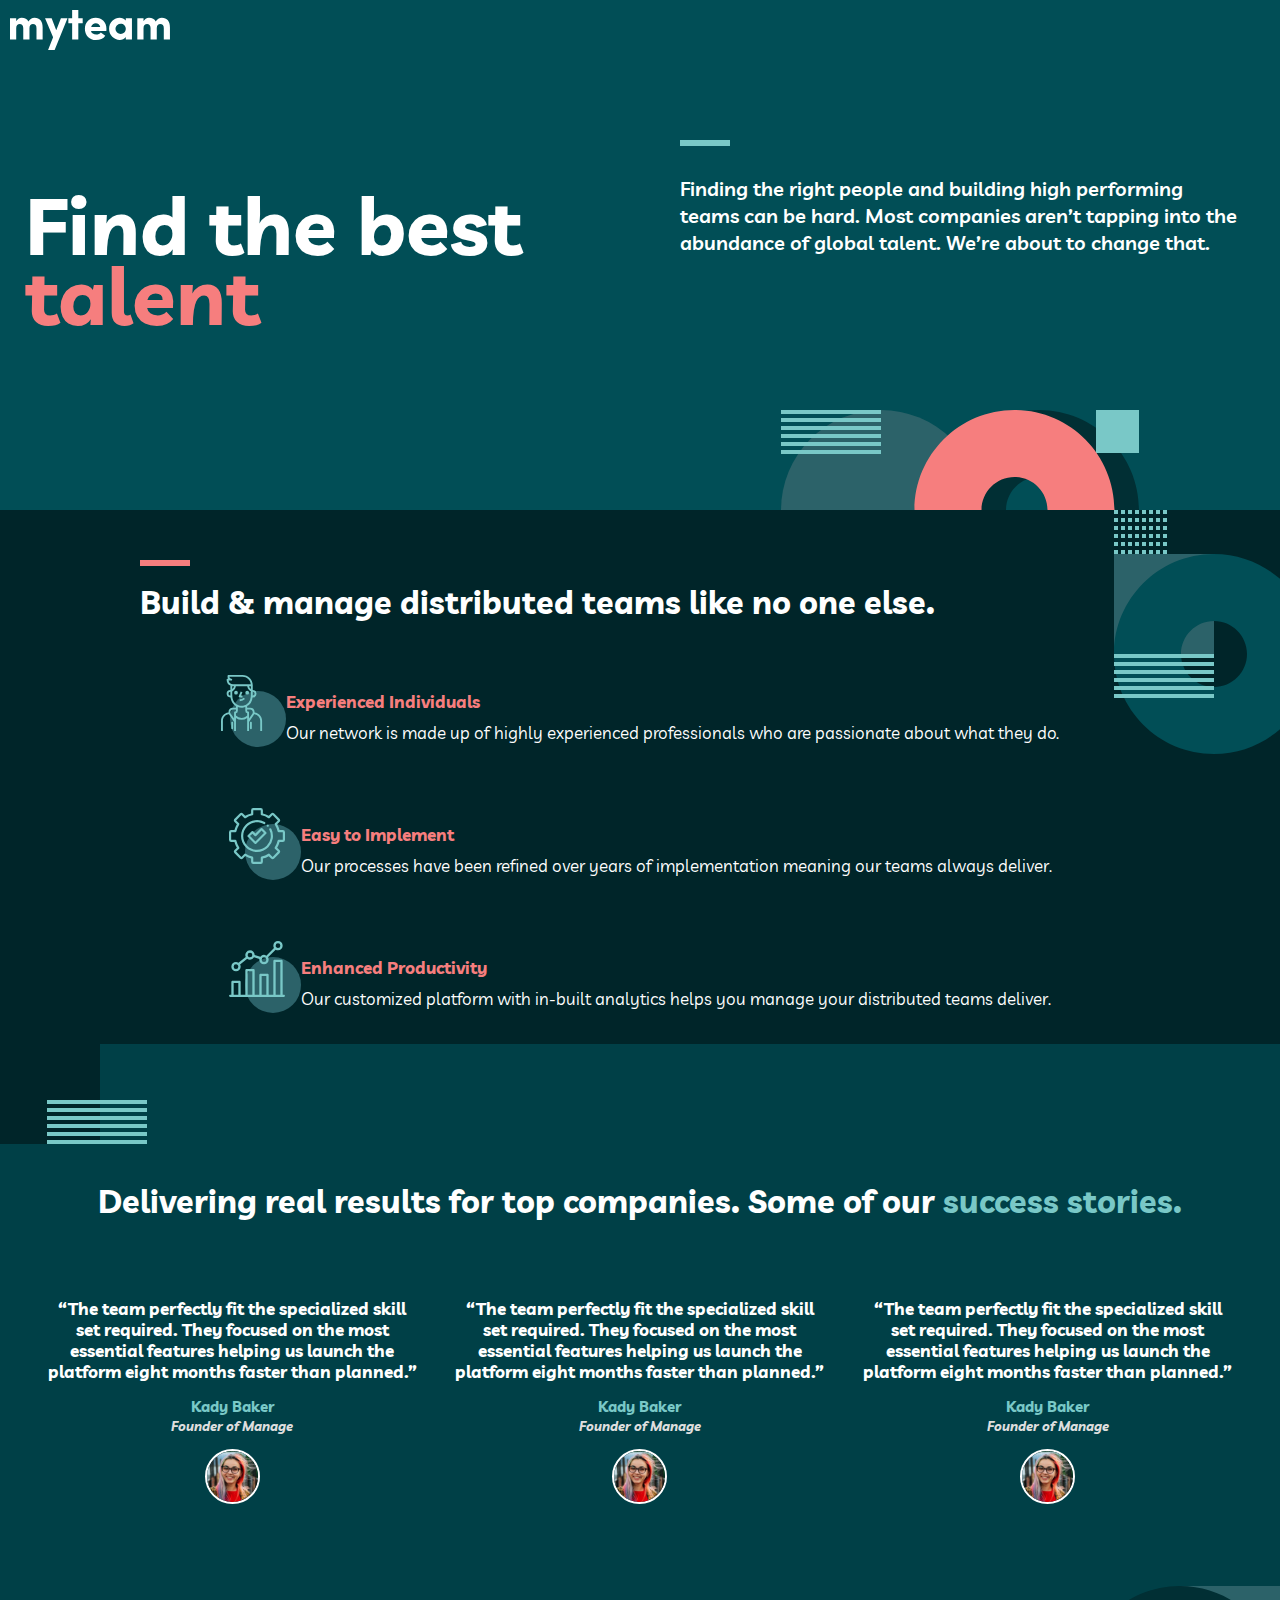
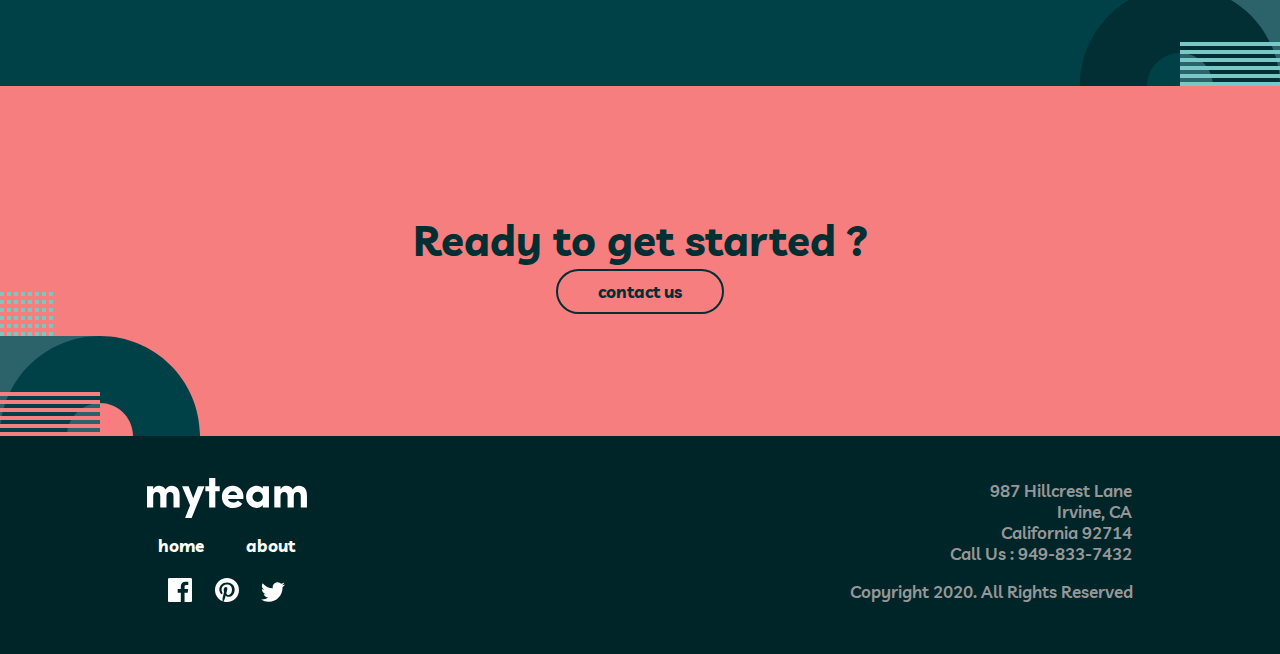
==== commit df74ffb1: "files" ====
--- a/index.html
+++ b/index.html
@@ -10,10 +10,9 @@
      
     </head>
     <body>
-      <div class="hero_logo-container">
+      <div class="logo_burger-container">
         <svg xmlns="http://www.w3.org/2000/svg" width="160" height="40"><path fill="#FFF" d="M6.214 29.531V18.237c0-1.488.334-2.582 1.003-3.282.668-.699 1.511-1.049 2.529-1.049 1.017 0 1.846.365 2.485 1.094.625.73.967 1.734 1.025 3.013v11.518h6.213V18.237c0-1.459.32-2.545.96-3.26.64-.714 1.49-1.07 2.55-1.07 1.062 0 1.92.379 2.573 1.138.625.759.938 1.793.938 3.102v11.384h6.148v-12.12c0-3.096-.69-5.484-2.071-7.165-1.381-1.682-3.38-2.523-5.996-2.523-2.616 0-4.687 1.265-6.213 3.795-1.163-2.5-3.394-3.75-6.694-3.75a6.251 6.251 0 00-3.27.915c-.945.64-1.672 1.51-2.18 2.612V8.192H0v21.34h6.214zM44.634 40L57.499 8.192h-6.606L46.248 20.29l-4.6-12.098h-6.606l8.045 19.152L38.072 40h6.563zm23.683-10.469V13.214H72.7V8.192h-4.383V0h-6.17v8.192h-3.793v5.022h3.793v16.317h6.17zm17.448.447c4.418.015 7.594-1.429 9.527-4.33L90.78 22.5c-1.046 1.34-2.565 2.009-4.557 2.009-1.279 0-2.427-.313-3.444-.938-1.018-.625-1.585-1.503-1.7-2.634H96.36c.058-1.28.087-1.934.087-1.964-.015-3.333-1.04-6.041-3.074-8.125-2.035-2.083-4.586-3.125-7.653-3.125-3.067-.015-5.64 1.005-7.718 3.058-2.078 2.054-3.118 4.725-3.118 8.014 0 3.288 1.04 5.982 3.118 8.08 2.108 2.068 4.695 3.103 7.762 3.103zm4.426-13.014h-9.027c.233-1.16.814-2.068 1.745-2.723.9-.655 1.875-.967 2.921-.937a4.987 4.987 0 012.856.982c.858.625 1.36 1.518 1.505 2.678zm19.518 12.969c1.076.03 2.202-.208 3.38-.714 1.177-.506 2.078-1.213 2.703-2.12v2.432h6.148V8.192h-6.148v2.366c-.625-.908-1.52-1.607-2.682-2.098-1.163-.491-2.296-.737-3.401-.737-2.718.015-5.167 1.05-7.347 3.103-2.18 2.053-3.27 4.725-3.27 8.013 0 3.289 1.053 5.96 3.16 8.014 2.108 2.053 4.594 3.08 7.457 3.08zm1.003-6.027c-1.41 0-2.624-.476-3.641-1.428-1.047-.953-1.57-2.158-1.57-3.616 0-1.444.523-2.657 1.57-3.639 1.134-.967 2.376-1.45 3.728-1.45 1.352 0 2.522.476 3.51 1.428.989.952 1.483 2.173 1.483 3.66 0 1.489-.494 2.701-1.483 3.639-.988.938-2.187 1.406-3.597 1.406zm22.81 5.625V18.237c0-1.488.335-2.582 1.003-3.282.669-.699 1.512-1.049 2.53-1.049 1.017 0 1.845.365 2.485 1.094.625.73.966 1.734 1.025 3.013v11.518h6.213V18.237c0-1.459.32-2.545.96-3.26.64-.714 1.49-1.07 2.55-1.07 1.062 0 1.92.379 2.573 1.138.625.759.938 1.793.938 3.102v11.384h6.148v-12.12c0-3.096-.69-5.484-2.071-7.165-1.381-1.682-3.38-2.523-5.996-2.523-2.616 0-4.687 1.265-6.214 3.795-1.162-2.5-3.394-3.75-6.693-3.75a6.251 6.251 0 00-3.27.915c-.945.64-1.672 1.51-2.18 2.612V8.192h-6.214v21.34h6.213z"/></svg>
-      </div>
-      <div class="menu-wrap">
+        <div class="menu-wrap">
         <input type="checkbox" class="toggler">
         <div class="hamburger"><div></div></div>
         <div class="menu">
@@ -29,6 +28,9 @@
           </div>
         </div>
       </div>
+      
+    </div>
+      
 
       <div class="grid__container">
         <div class="hero__container">
--- a/home/home.css
+++ b/home/home.css
@@ -29,7 +29,10 @@
     --menu-speed: 0.75s;
 }
 
-.hero_logo-container {
+.logo_burger-container {
+  display: flex;
+  justify-content: space-between;
+  align-items: center;
   background-color: var(--color-prim-green);
   padding: 1rem;
 }
@@ -119,6 +122,7 @@
   align-items: center;
 
   padding: 5rem 1rem;
+  margin-bottom: -1px;
 }
 .main__text-cell p {
   font-size: 1.7rem;
@@ -362,6 +366,8 @@
   position: relative;
   background-color: var(--color-secondary-blue_jungle);
   padding: 14rem 2rem 1rem 2rem;
+
+  margin-bottom: -1px;
 }
 .review__title-container h1 {
     text-align: center;
@@ -380,15 +386,15 @@
 }
 .rev_user-name {
   font-size: 1.5rem!important;
-  color: var(--color-secondary-blue_rapture);
+  color: var(--color-secondary-blue_rapture)!important;
   font-weight: bold;
 
   margin-top: 1.5rem;
 }
 .rev_user-position {
   font-size: 1.3rem!important;
-  font-style: italic;
-  color: #dedede;
+  font-style: italic!important;
+  color: #dedede!important;
   margin-top: .2rem;
   margin-bottom: 1.5rem;
 }
@@ -396,7 +402,9 @@
 .rev__cell-container-2,
 .rev__cell-container-3 {
   margin-bottom: 8rem;
-}
+  font-weight: bold;
+}
+
 .svg_rev-1 {
   position: absolute;
   top: 0;
@@ -478,7 +486,7 @@
   padding: 2rem;
   font-weight: bold;
 }
-.footer__text{
+.footer__text {
   grid-area: txt;
 }
 
@@ -550,7 +558,23 @@
   .main__title svg {
     width: 13%;
   }
-  
+  .footer__container {
+    display: grid;
+    grid-template-columns: 1fr 0.7fr 1.3fr;
+    grid-template-rows: 1fr 1fr 1fr;
+    grid-template-areas: 
+    "logo . txt"
+    "nav . txt"
+    "social . cpy";
+  }
+  .footer__text {
+    text-align: right;
+  }
+  .footer__text p {
+    padding-left: 10rem;
+    text-align: right;
+  }
+
 }
 
 /* 1024px */
@@ -574,6 +598,7 @@
     line-height: 7rem;
     padding: 0 0 9rem 0;
   }
+
   .hero__text {
     padding: 2rem 2rem 6rem 2rem;
     display: flex;
@@ -591,11 +616,13 @@
     width: 5rem;
     height: 6px;
     background-color: var(--color-secondary-blue_rapture);
-}
+  }
+
   .hero__text svg {
     position: absolute;
     bottom: 0;
-}
+  }
+
   .hero__text p {
     font-size: 2rem;
     text-align: left;
@@ -615,12 +642,18 @@
   .main__title::after {
     left: 14rem;
   }
+
   .reviews__container {
     display: grid;
-    grid-template-columns: 0.2fr 1fr 1fr 1fr 0.2fr;
+    grid-template-columns: 0.1fr 1fr 0.1fr 1fr 0.1fr 1fr 0.1fr;
     grid-template-rows: 1fr;
     grid-template-areas: 
-    ". first second third .";
+    ". first . second . third .";
+  }
+  .hero__text::before {
+    top: 8rem;
+  }
+ 
 }
 /* 1440 */
 @media screen and (min-width: 1440px ) {
@@ -709,6 +742,48 @@
     right: -72rem;
     top: 45rem;
   }
+  .review__title-container {
+    padding: 14rem 33rem 1rem 33rem;
+  }
+  .review__title-container h1 {
+    font-size: 4rem;
+  }
+  .rev__cell-container-1, .rev__cell-container-2, .rev__cell-container-3 {
+    padding: 0 4rem;
+ }
+ .cta__container {
+  height: 20rem;
+  padding: 5rem 8rem;
+  flex-direction: row;
+  align-content: space-around;
+  justify-content: space-around;
+  text-align: center;
+  align-items: center;
+  }
+
+  .footer__container {
+    display: grid;
+    grid-template-columns: 1fr 0.2fr 1fr 1fr 1fr;
+    grid-template-rows: 1fr 1fr;
+    grid-template-areas: 
+    "logo . txt . social"
+    "nav . txt . cpy";
+
+    padding: 5rem;
+  }
+  .footer__text p {
+    text-align: left;
+  }
+  .footer__text {
+    justify-self: self-start;
+    padding-left: 0;
+  }
+
+  .footer__socials-container {
+    padding-right: 2rem;
+    justify-self: self-end;
+}
+  
 }
 /* 1880 */
 @media screen and (min-width: 1880px ) {
@@ -728,6 +803,13 @@
   .main__title svg {
     right: -94rem;
   }
+  .review__title-container {
+    padding: 14rem 47rem 1rem 47rem;
+  }
+
+  .rev__cell-container-1, .rev__cell-container-2, .rev__cell-container-3 {
+    padding: 0 7rem;
+}
 }
 /* 2560 */
 @media screen and (min-width: 2560px ) {
@@ -772,4 +854,7 @@
   .main__title::after {
     left: 28rem;
   }
-}
+  .hero__title {
+    margin-right: -1px;
+  }
+}
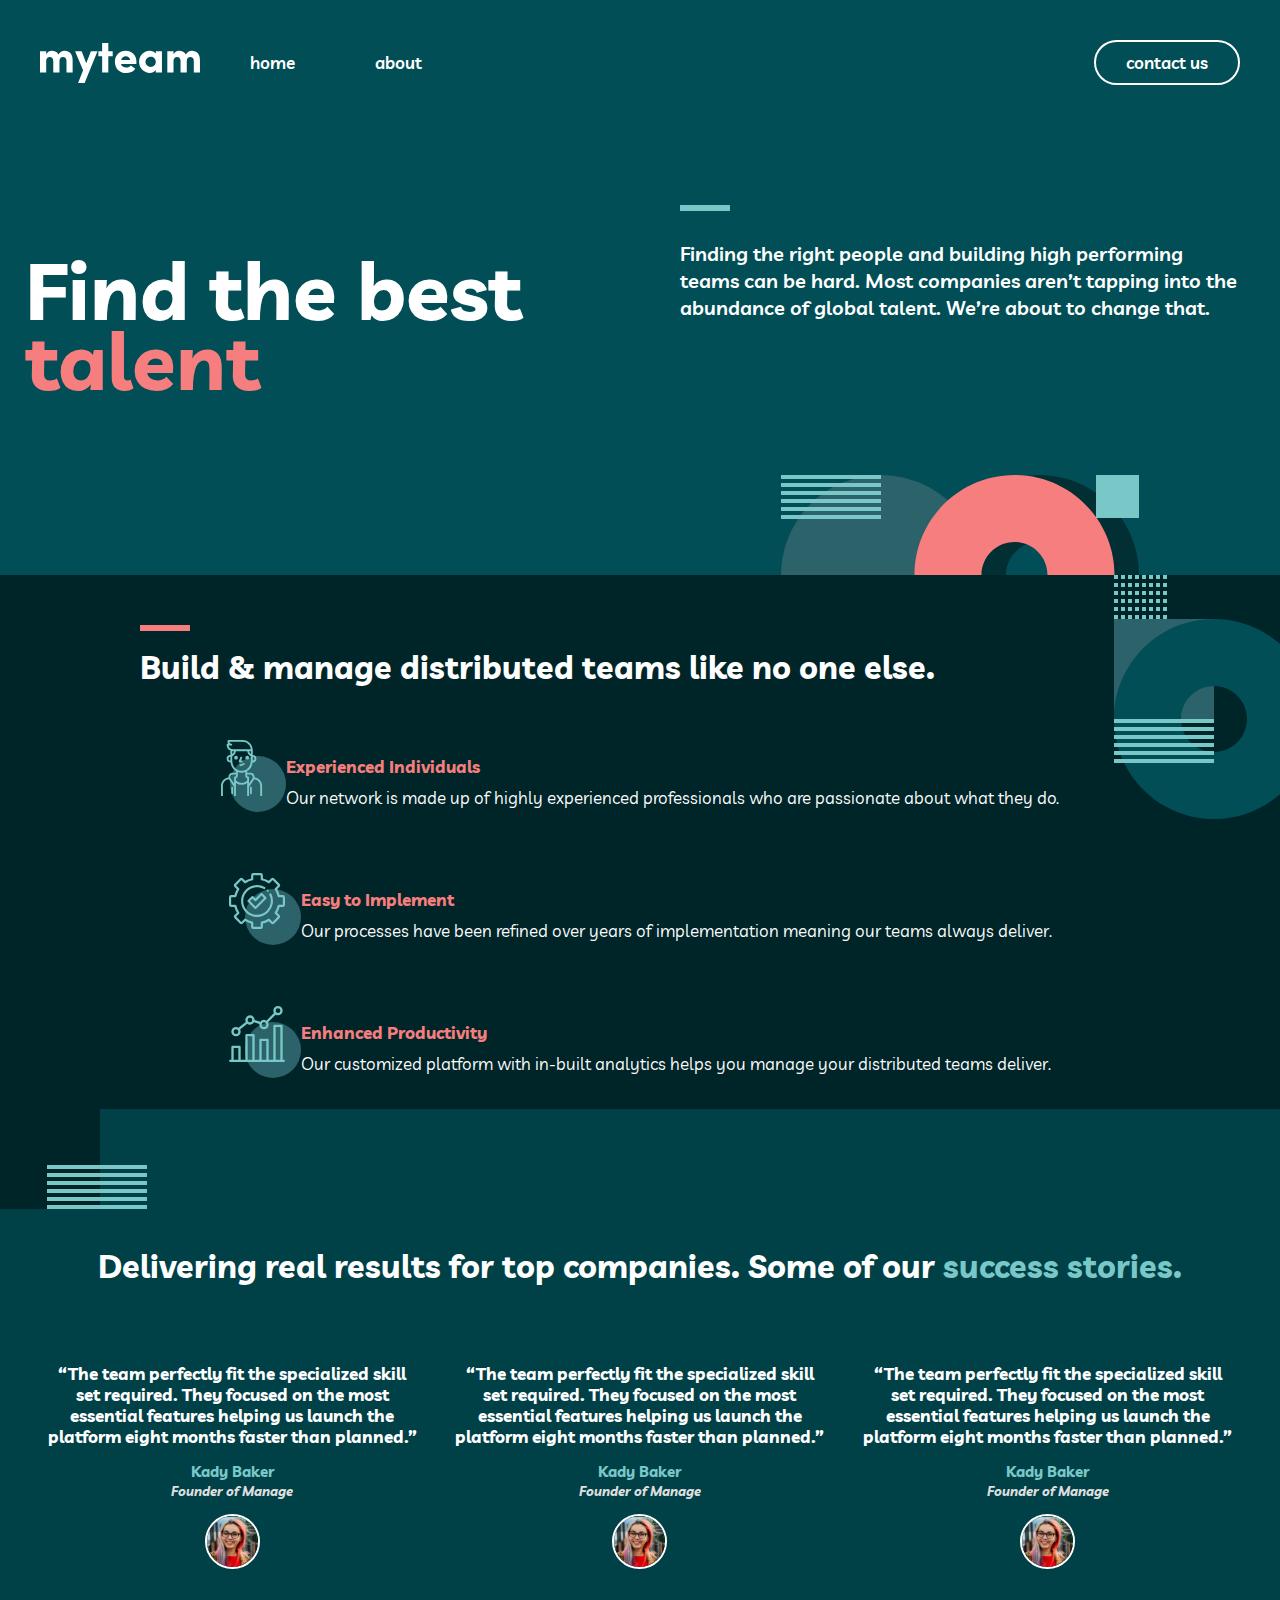
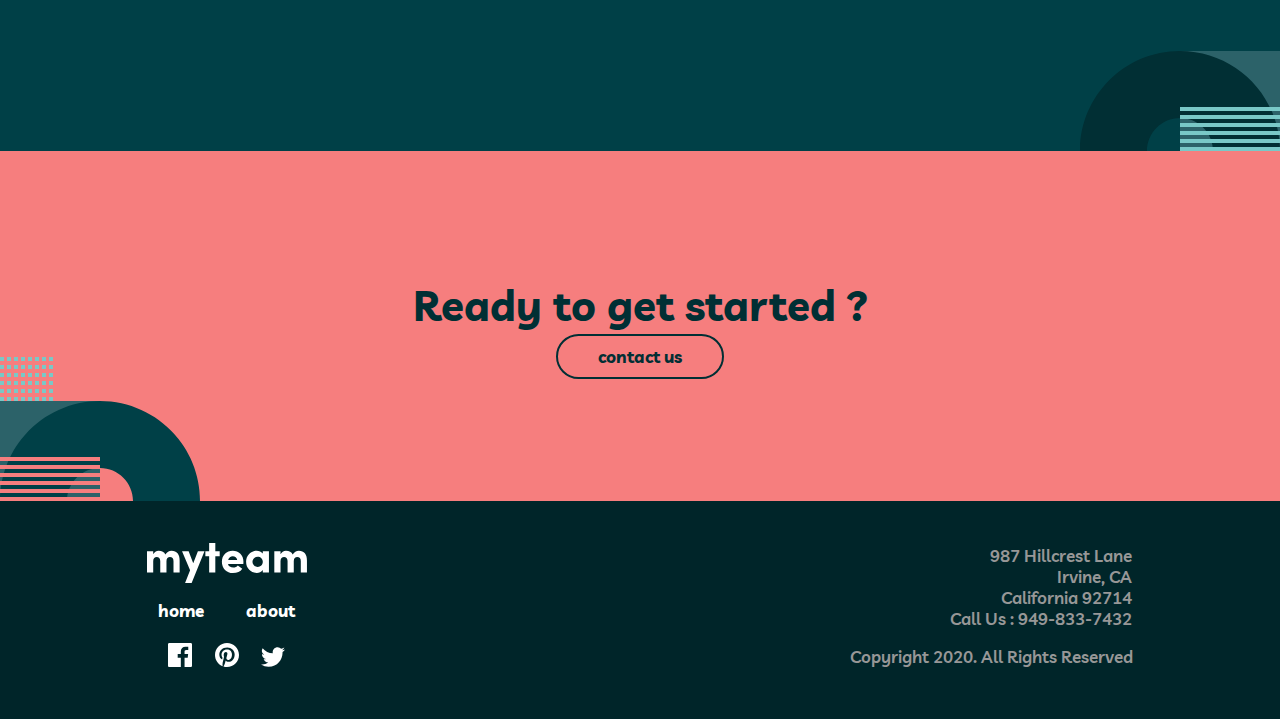
==== commit 27ff478d: "files" ====
--- a/index.html
+++ b/index.html
@@ -10,6 +10,7 @@
      
     </head>
     <body>
+      <!-- Burger menu -->
       <div class="logo_burger-container">
         <svg xmlns="http://www.w3.org/2000/svg" width="160" height="40"><path fill="#FFF" d="M6.214 29.531V18.237c0-1.488.334-2.582 1.003-3.282.668-.699 1.511-1.049 2.529-1.049 1.017 0 1.846.365 2.485 1.094.625.73.967 1.734 1.025 3.013v11.518h6.213V18.237c0-1.459.32-2.545.96-3.26.64-.714 1.49-1.07 2.55-1.07 1.062 0 1.92.379 2.573 1.138.625.759.938 1.793.938 3.102v11.384h6.148v-12.12c0-3.096-.69-5.484-2.071-7.165-1.381-1.682-3.38-2.523-5.996-2.523-2.616 0-4.687 1.265-6.213 3.795-1.163-2.5-3.394-3.75-6.694-3.75a6.251 6.251 0 00-3.27.915c-.945.64-1.672 1.51-2.18 2.612V8.192H0v21.34h6.214zM44.634 40L57.499 8.192h-6.606L46.248 20.29l-4.6-12.098h-6.606l8.045 19.152L38.072 40h6.563zm23.683-10.469V13.214H72.7V8.192h-4.383V0h-6.17v8.192h-3.793v5.022h3.793v16.317h6.17zm17.448.447c4.418.015 7.594-1.429 9.527-4.33L90.78 22.5c-1.046 1.34-2.565 2.009-4.557 2.009-1.279 0-2.427-.313-3.444-.938-1.018-.625-1.585-1.503-1.7-2.634H96.36c.058-1.28.087-1.934.087-1.964-.015-3.333-1.04-6.041-3.074-8.125-2.035-2.083-4.586-3.125-7.653-3.125-3.067-.015-5.64 1.005-7.718 3.058-2.078 2.054-3.118 4.725-3.118 8.014 0 3.288 1.04 5.982 3.118 8.08 2.108 2.068 4.695 3.103 7.762 3.103zm4.426-13.014h-9.027c.233-1.16.814-2.068 1.745-2.723.9-.655 1.875-.967 2.921-.937a4.987 4.987 0 012.856.982c.858.625 1.36 1.518 1.505 2.678zm19.518 12.969c1.076.03 2.202-.208 3.38-.714 1.177-.506 2.078-1.213 2.703-2.12v2.432h6.148V8.192h-6.148v2.366c-.625-.908-1.52-1.607-2.682-2.098-1.163-.491-2.296-.737-3.401-.737-2.718.015-5.167 1.05-7.347 3.103-2.18 2.053-3.27 4.725-3.27 8.013 0 3.289 1.053 5.96 3.16 8.014 2.108 2.053 4.594 3.08 7.457 3.08zm1.003-6.027c-1.41 0-2.624-.476-3.641-1.428-1.047-.953-1.57-2.158-1.57-3.616 0-1.444.523-2.657 1.57-3.639 1.134-.967 2.376-1.45 3.728-1.45 1.352 0 2.522.476 3.51 1.428.989.952 1.483 2.173 1.483 3.66 0 1.489-.494 2.701-1.483 3.639-.988.938-2.187 1.406-3.597 1.406zm22.81 5.625V18.237c0-1.488.335-2.582 1.003-3.282.669-.699 1.512-1.049 2.53-1.049 1.017 0 1.845.365 2.485 1.094.625.73.966 1.734 1.025 3.013v11.518h6.213V18.237c0-1.459.32-2.545.96-3.26.64-.714 1.49-1.07 2.55-1.07 1.062 0 1.92.379 2.573 1.138.625.759.938 1.793.938 3.102v11.384h6.148v-12.12c0-3.096-.69-5.484-2.071-7.165-1.381-1.682-3.38-2.523-5.996-2.523-2.616 0-4.687 1.265-6.214 3.795-1.162-2.5-3.394-3.75-6.693-3.75a6.251 6.251 0 00-3.27.915c-.945.64-1.672 1.51-2.18 2.612V8.192h-6.214v21.34h6.213z"/></svg>
         <div class="menu-wrap">
@@ -28,7 +29,16 @@
           </div>
         </div>
       </div>
-      
+    </div>
+
+    <!-- Nav -->
+    <div class="nav__container">
+      <div class="nav__logo-txt-container">
+        <svg xmlns="http://www.w3.org/2000/svg" width="160" height="40"><path fill="#FFF" d="M6.214 29.531V18.237c0-1.488.334-2.582 1.003-3.282.668-.699 1.511-1.049 2.529-1.049 1.017 0 1.846.365 2.485 1.094.625.73.967 1.734 1.025 3.013v11.518h6.213V18.237c0-1.459.32-2.545.96-3.26.64-.714 1.49-1.07 2.55-1.07 1.062 0 1.92.379 2.573 1.138.625.759.938 1.793.938 3.102v11.384h6.148v-12.12c0-3.096-.69-5.484-2.071-7.165-1.381-1.682-3.38-2.523-5.996-2.523-2.616 0-4.687 1.265-6.213 3.795-1.163-2.5-3.394-3.75-6.694-3.75a6.251 6.251 0 00-3.27.915c-.945.64-1.672 1.51-2.18 2.612V8.192H0v21.34h6.214zM44.634 40L57.499 8.192h-6.606L46.248 20.29l-4.6-12.098h-6.606l8.045 19.152L38.072 40h6.563zm23.683-10.469V13.214H72.7V8.192h-4.383V0h-6.17v8.192h-3.793v5.022h3.793v16.317h6.17zm17.448.447c4.418.015 7.594-1.429 9.527-4.33L90.78 22.5c-1.046 1.34-2.565 2.009-4.557 2.009-1.279 0-2.427-.313-3.444-.938-1.018-.625-1.585-1.503-1.7-2.634H96.36c.058-1.28.087-1.934.087-1.964-.015-3.333-1.04-6.041-3.074-8.125-2.035-2.083-4.586-3.125-7.653-3.125-3.067-.015-5.64 1.005-7.718 3.058-2.078 2.054-3.118 4.725-3.118 8.014 0 3.288 1.04 5.982 3.118 8.08 2.108 2.068 4.695 3.103 7.762 3.103zm4.426-13.014h-9.027c.233-1.16.814-2.068 1.745-2.723.9-.655 1.875-.967 2.921-.937a4.987 4.987 0 012.856.982c.858.625 1.36 1.518 1.505 2.678zm19.518 12.969c1.076.03 2.202-.208 3.38-.714 1.177-.506 2.078-1.213 2.703-2.12v2.432h6.148V8.192h-6.148v2.366c-.625-.908-1.52-1.607-2.682-2.098-1.163-.491-2.296-.737-3.401-.737-2.718.015-5.167 1.05-7.347 3.103-2.18 2.053-3.27 4.725-3.27 8.013 0 3.289 1.053 5.96 3.16 8.014 2.108 2.053 4.594 3.08 7.457 3.08zm1.003-6.027c-1.41 0-2.624-.476-3.641-1.428-1.047-.953-1.57-2.158-1.57-3.616 0-1.444.523-2.657 1.57-3.639 1.134-.967 2.376-1.45 3.728-1.45 1.352 0 2.522.476 3.51 1.428.989.952 1.483 2.173 1.483 3.66 0 1.489-.494 2.701-1.483 3.639-.988.938-2.187 1.406-3.597 1.406zm22.81 5.625V18.237c0-1.488.335-2.582 1.003-3.282.669-.699 1.512-1.049 2.53-1.049 1.017 0 1.845.365 2.485 1.094.625.73.966 1.734 1.025 3.013v11.518h6.213V18.237c0-1.459.32-2.545.96-3.26.64-.714 1.49-1.07 2.55-1.07 1.062 0 1.92.379 2.573 1.138.625.759.938 1.793.938 3.102v11.384h6.148v-12.12c0-3.096-.69-5.484-2.071-7.165-1.381-1.682-3.38-2.523-5.996-2.523-2.616 0-4.687 1.265-6.214 3.795-1.162-2.5-3.394-3.75-6.693-3.75a6.251 6.251 0 00-3.27.915c-.945.64-1.672 1.51-2.18 2.612V8.192h-6.214v21.34h6.213z"/></svg>
+        <a href="#">home</a>
+        <a href="#">about</a>
+      </div>
+      <a class="nav_btn" href="#">contact us</a>
     </div>
       
 
--- a/home/home.css
+++ b/home/home.css
@@ -526,7 +526,41 @@
 
 /* 768px */
 @media screen and (min-width: 768px) {
-  .menu-wrap {
+  .nav__container {
+    background-color: var(--color-prim-green);
+    display: flex;
+    justify-content: space-between;
+    align-items: center;
+    padding: 4rem 2rem;
+  }
+
+  .nav__logo-txt-container {
+    display: flex;
+    justify-content: space-between;
+    align-items: center;
+  }
+  .nav__logo-txt-container a{
+    margin-left: 2rem;
+    padding: 1rem 3rem;
+    font-size: 1.7rem;
+    font-family: 'Livvic', sans-serif;
+    font-weight: 600;
+    color: var(--color-prim-white);
+    text-decoration: none;
+  }
+  
+  .nav_btn{
+    padding: 1rem 3rem;
+    font-size: 1.7rem;
+    font-family: 'Livvic', sans-serif;
+    font-weight: 600;
+    color: var(--color-prim-white);
+    text-decoration: none;
+    border: 2px solid var(--color-prim-white);
+    border-radius: 50px;
+  }
+
+  .logo_burger-container {
     display: none;
   }
   .hero__title h1 {
@@ -579,6 +613,9 @@
 
 /* 1024px */
 @media screen and (min-width: 1024px ) {
+  .nav__container {
+    padding: 4rem;
+  }
   .hero__container {
     grid-template-columns: 1fr 1fr;
   }
@@ -657,6 +694,10 @@
 }
 /* 1440 */
 @media screen and (min-width: 1440px ) {
+  .nav__container {
+    padding: 4rem 17rem;
+  }
+
   .hero__title {
     height: 70rem;
     display: flex;
@@ -809,7 +850,10 @@
 
   .rev__cell-container-1, .rev__cell-container-2, .rev__cell-container-3 {
     padding: 0 7rem;
-}
+  }
+  .nav__container {
+    padding: 4rem 30rem;
+  }
 }
 /* 2560 */
 @media screen and (min-width: 2560px ) {
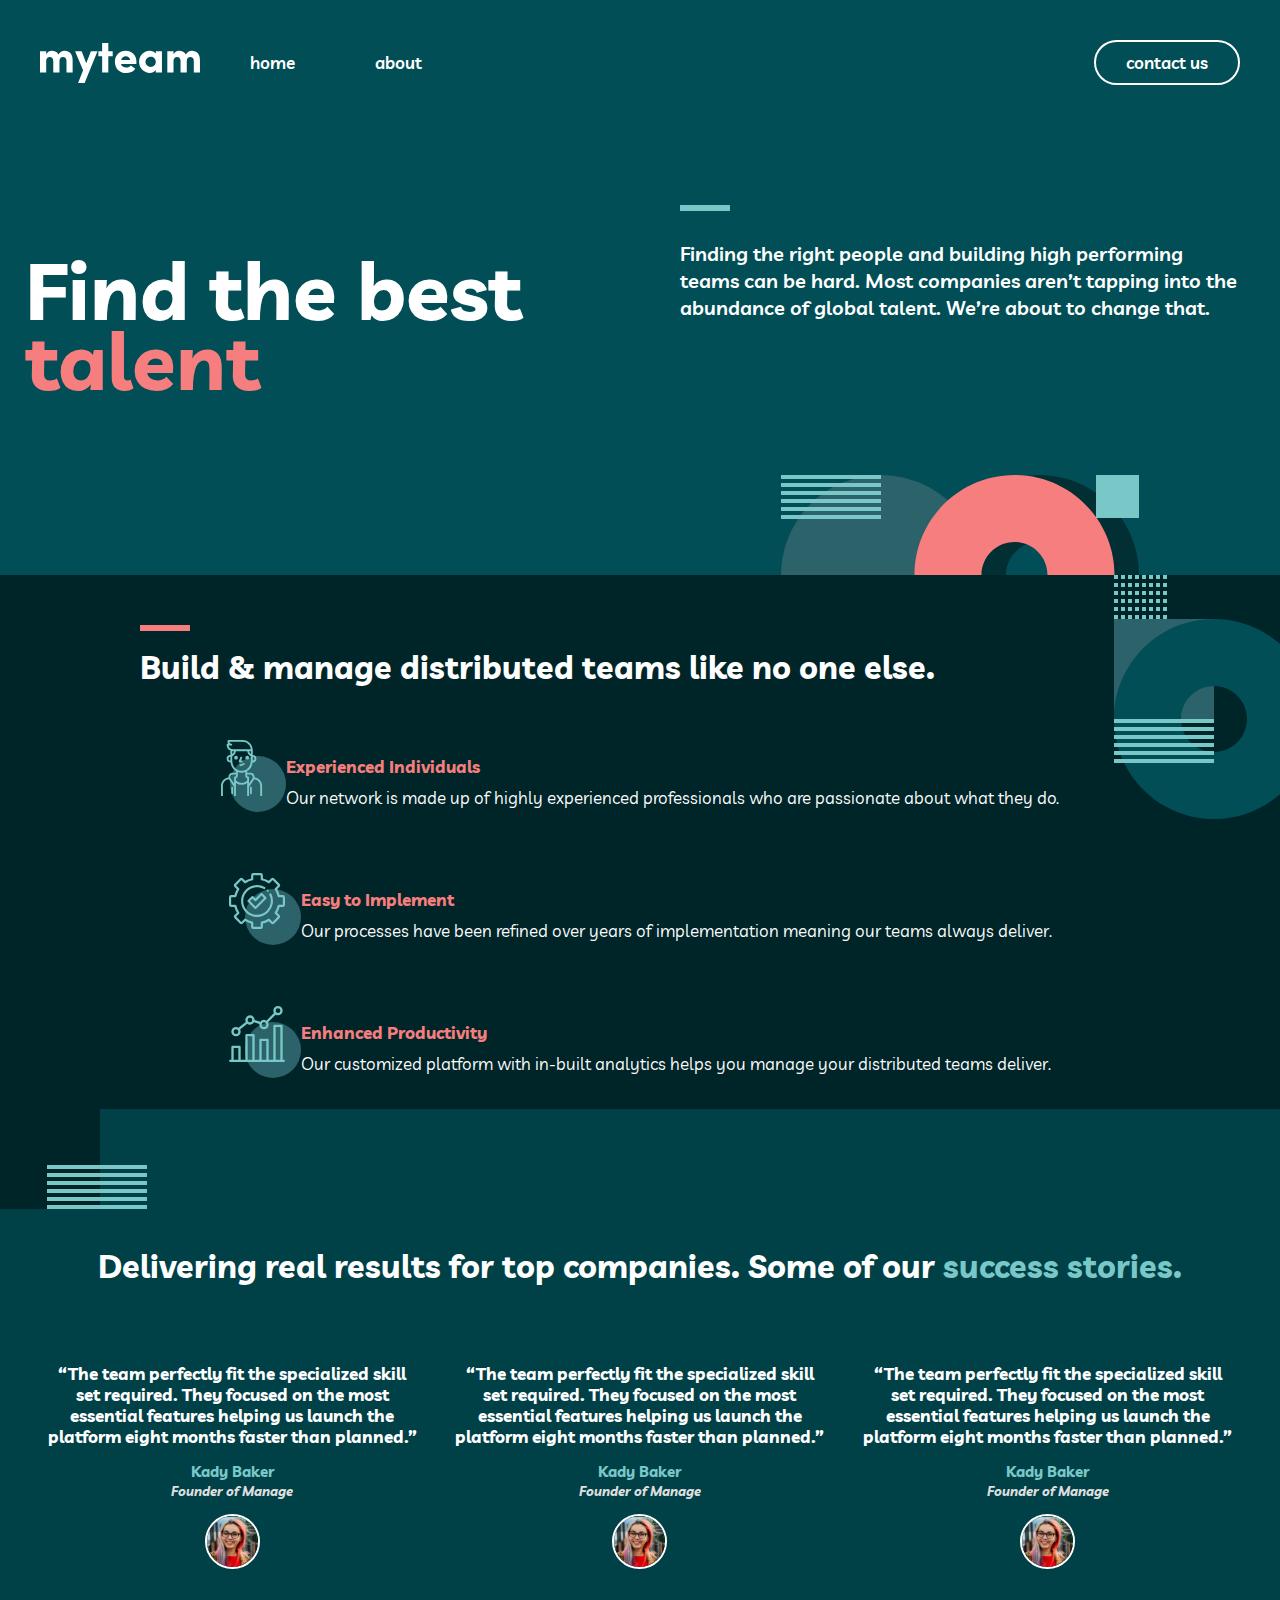
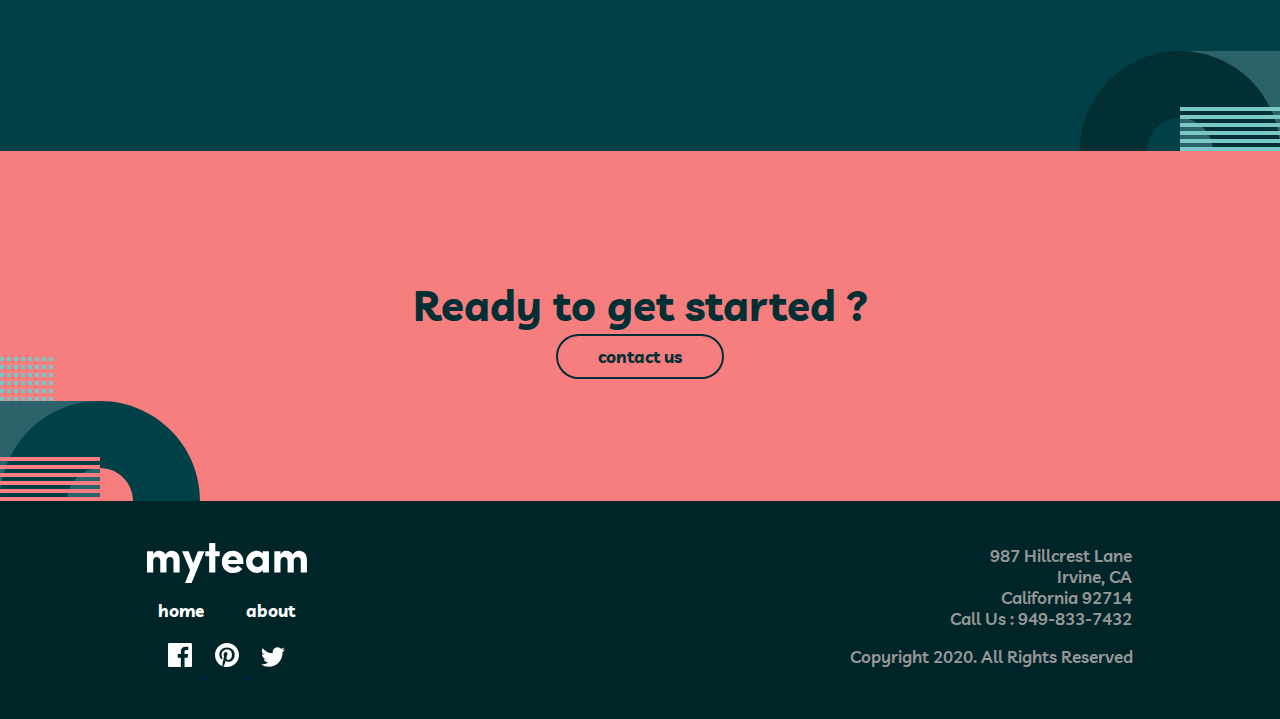
==== commit 4773a965: "files" ====
--- a/index.html
+++ b/index.html
@@ -145,9 +145,18 @@
             <p>987  Hillcrest Lane <br>  Irvine, CA <br> California 92714 <br> Call Us : 949-833-7432</p>
           </div>
           <div class="footer__socials-container">
-            <svg xmlns="http://www.w3.org/2000/svg" width="24" height="24"><path fill="#FFF" d="M22.675 0H1.325C.593 0 0 .593 0 1.325v21.351C0 23.407.593 24 1.325 24H12.82v-9.294H9.692v-3.622h3.128V8.413c0-3.1 1.893-4.788 4.659-4.788 1.325 0 2.463.099 2.795.143v3.24l-1.918.001c-1.504 0-1.795.715-1.795 1.763v2.313h3.587l-.467 3.622h-3.12V24h6.116c.73 0 1.323-.593 1.323-1.325V1.325C24 .593 23.407 0 22.675 0z"/></svg>
-            <svg xmlns="http://www.w3.org/2000/svg" width="24" height="24"><path fill="#FFF" d="M12 0C5.373 0 0 5.372 0 12c0 5.084 3.163 9.426 7.627 11.174-.105-.949-.2-2.405.042-3.441.218-.937 1.407-5.965 1.407-5.965s-.359-.719-.359-1.782c0-1.668.967-2.914 2.171-2.914 1.023 0 1.518.769 1.518 1.69 0 1.029-.655 2.568-.994 3.995-.283 1.194.599 2.169 1.777 2.169 2.133 0 3.772-2.249 3.772-5.495 0-2.873-2.064-4.882-5.012-4.882-3.414 0-5.418 2.561-5.418 5.207 0 1.031.397 2.138.893 2.738a.36.36 0 01.083.345l-.333 1.36c-.053.22-.174.267-.402.161-1.499-.698-2.436-2.889-2.436-4.649 0-3.785 2.75-7.262 7.929-7.262 4.163 0 7.398 2.967 7.398 6.931 0 4.136-2.607 7.464-6.227 7.464-1.216 0-2.359-.631-2.75-1.378l-.748 2.853c-.271 1.043-1.002 2.35-1.492 3.146C9.57 23.812 10.763 24 12 24c6.627 0 12-5.373 12-12 0-6.628-5.373-12-12-12z"/></svg>
-            <svg xmlns="http://www.w3.org/2000/svg" width="24" height="20"><path fill="#FFF" d="M24 2.557a9.83 9.83 0 01-2.828.775A4.932 4.932 0 0023.337.608a9.864 9.864 0 01-3.127 1.195A4.916 4.916 0 0016.616.248c-3.179 0-5.515 2.966-4.797 6.045A13.978 13.978 0 011.671 1.149a4.93 4.93 0 001.523 6.574 4.903 4.903 0 01-2.229-.616c-.054 2.281 1.581 4.415 3.949 4.89a4.935 4.935 0 01-2.224.084 4.928 4.928 0 004.6 3.419A9.9 9.9 0 010 17.54a13.94 13.94 0 007.548 2.212c9.142 0 14.307-7.721 13.995-14.646A10.025 10.025 0 0024 2.557z"/></svg>
+            <a href="#">
+              <svg xmlns="http://www.w3.org/2000/svg" width="24" height="24"><path  d="M22.675 0H1.325C.593 0 0 .593 0 1.325v21.351C0 23.407.593 24 1.325 24H12.82v-9.294H9.692v-3.622h3.128V8.413c0-3.1 1.893-4.788 4.659-4.788 1.325 0 2.463.099 2.795.143v3.24l-1.918.001c-1.504 0-1.795.715-1.795 1.763v2.313h3.587l-.467 3.622h-3.12V24h6.116c.73 0 1.323-.593 1.323-1.325V1.325C24 .593 23.407 0 22.675 0z"/></svg>
+            </a>
+            <a href="#">
+              <svg xmlns="http://www.w3.org/2000/svg" width="24" height="24"><path  d="M12 0C5.373 0 0 5.372 0 12c0 5.084 3.163 9.426 7.627 11.174-.105-.949-.2-2.405.042-3.441.218-.937 1.407-5.965 1.407-5.965s-.359-.719-.359-1.782c0-1.668.967-2.914 2.171-2.914 1.023 0 1.518.769 1.518 1.69 0 1.029-.655 2.568-.994 3.995-.283 1.194.599 2.169 1.777 2.169 2.133 0 3.772-2.249 3.772-5.495 0-2.873-2.064-4.882-5.012-4.882-3.414 0-5.418 2.561-5.418 5.207 0 1.031.397 2.138.893 2.738a.36.36 0 01.083.345l-.333 1.36c-.053.22-.174.267-.402.161-1.499-.698-2.436-2.889-2.436-4.649 0-3.785 2.75-7.262 7.929-7.262 4.163 0 7.398 2.967 7.398 6.931 0 4.136-2.607 7.464-6.227 7.464-1.216 0-2.359-.631-2.75-1.378l-.748 2.853c-.271 1.043-1.002 2.35-1.492 3.146C9.57 23.812 10.763 24 12 24c6.627 0 12-5.373 12-12 0-6.628-5.373-12-12-12z"/></svg>
+            </a>
+            <a href="#">
+              <svg xmlns="http://www.w3.org/2000/svg" width="24" height="20"><path  d="M24 2.557a9.83 9.83 0 01-2.828.775A4.932 4.932 0 0023.337.608a9.864 9.864 0 01-3.127 1.195A4.916 4.916 0 0016.616.248c-3.179 0-5.515 2.966-4.797 6.045A13.978 13.978 0 011.671 1.149a4.93 4.93 0 001.523 6.574 4.903 4.903 0 01-2.229-.616c-.054 2.281 1.581 4.415 3.949 4.89a4.935 4.935 0 01-2.224.084 4.928 4.928 0 004.6 3.419A9.9 9.9 0 010 17.54a13.94 13.94 0 007.548 2.212c9.142 0 14.307-7.721 13.995-14.646A10.025 10.025 0 0024 2.557z"/></svg>
+            </a>
+            
+              
+              
           </div>
           <div class="footer__copyright">
             <p>Copyright 2020. All Rights Reserved</p>
--- a/home/home.css
+++ b/home/home.css
@@ -29,12 +29,16 @@
     --menu-speed: 0.75s;
 }
 
+.nav__container {
+  display: none;
+}
 .logo_burger-container {
   display: flex;
   justify-content: space-between;
   align-items: center;
   background-color: var(--color-prim-green);
   padding: 1rem;
+  margin-bottom: -.1rem;
 }
 
 .hero__title svg {
@@ -163,7 +167,7 @@
 
 /* MENU STYLES */
 .menu-wrap {
-  position: fixed;
+  position: absolute;
   top: 0;
   right: 0;
   z-index: 1;
@@ -188,7 +192,6 @@
   width: 60px;
   height: 60px;
   padding: 1.7rem;
-  background: var(--primary-color);
   display: flex;
   align-items: center;
   justify-content: center;
@@ -309,8 +312,12 @@
   font-family: 'Livvic' sans-serif;
   font-size: 1.7rem;
 }
+.menu-wrap .menu > div > div > ul > li > a:hover {
+  color: var(--color-prim-coral);
+}
 .menu-wrap .menu > div > div > ul {
   text-align: left;
+  margin-top: 5rem;
 }
 
 ul svg {
@@ -324,6 +331,9 @@
   text-align: center;
   width: 140%;
   margin-top: 3rem;
+}
+.burger_btn:hover {
+  background-color: var(--color-prim-white);
 }
 
 .reviews__container {
@@ -452,7 +462,10 @@
   border-radius: 50px;
   padding: 1rem 4rem;
 }
-
+.cta__container p a:hover {
+  background-color: var(--color-secondary-green_state);
+  color: var(--color-prim-white);
+}
 .footer__container {
   display: grid;
   grid-template-columns: 1fr;
@@ -486,6 +499,9 @@
   padding: 2rem;
   font-weight: bold;
 }
+.footer__nav a:hover {
+  color: var(--color-prim-coral);
+}
 .footer__text {
   grid-area: txt;
 }
@@ -503,6 +519,10 @@
 }
 .footer__socials-container svg {
   margin: 1rem;
+  fill: var(--color-prim-white);
+}
+.footer__socials-container a:hover svg{
+  fill: var(--color-prim-coral);
 }
 .footer__copyright {
   grid-area: cpy;
@@ -539,7 +559,7 @@
     justify-content: space-between;
     align-items: center;
   }
-  .nav__logo-txt-container a{
+  .nav__logo-txt-container a {
     margin-left: 2rem;
     padding: 1rem 3rem;
     font-size: 1.7rem;
@@ -549,7 +569,11 @@
     text-decoration: none;
   }
   
-  .nav_btn{
+  .nav__logo-txt-container a:hover {
+    color: var(--color-prim-coral);
+  }
+
+  .nav_btn {
     padding: 1rem 3rem;
     font-size: 1.7rem;
     font-family: 'Livvic', sans-serif;
@@ -559,7 +583,10 @@
     border: 2px solid var(--color-prim-white);
     border-radius: 50px;
   }
-
+  .nav_btn:hover {
+    background-color: var(--color-prim-white);
+    color: var(--color-secondary-green_state);
+  }
   .logo_burger-container {
     display: none;
   }
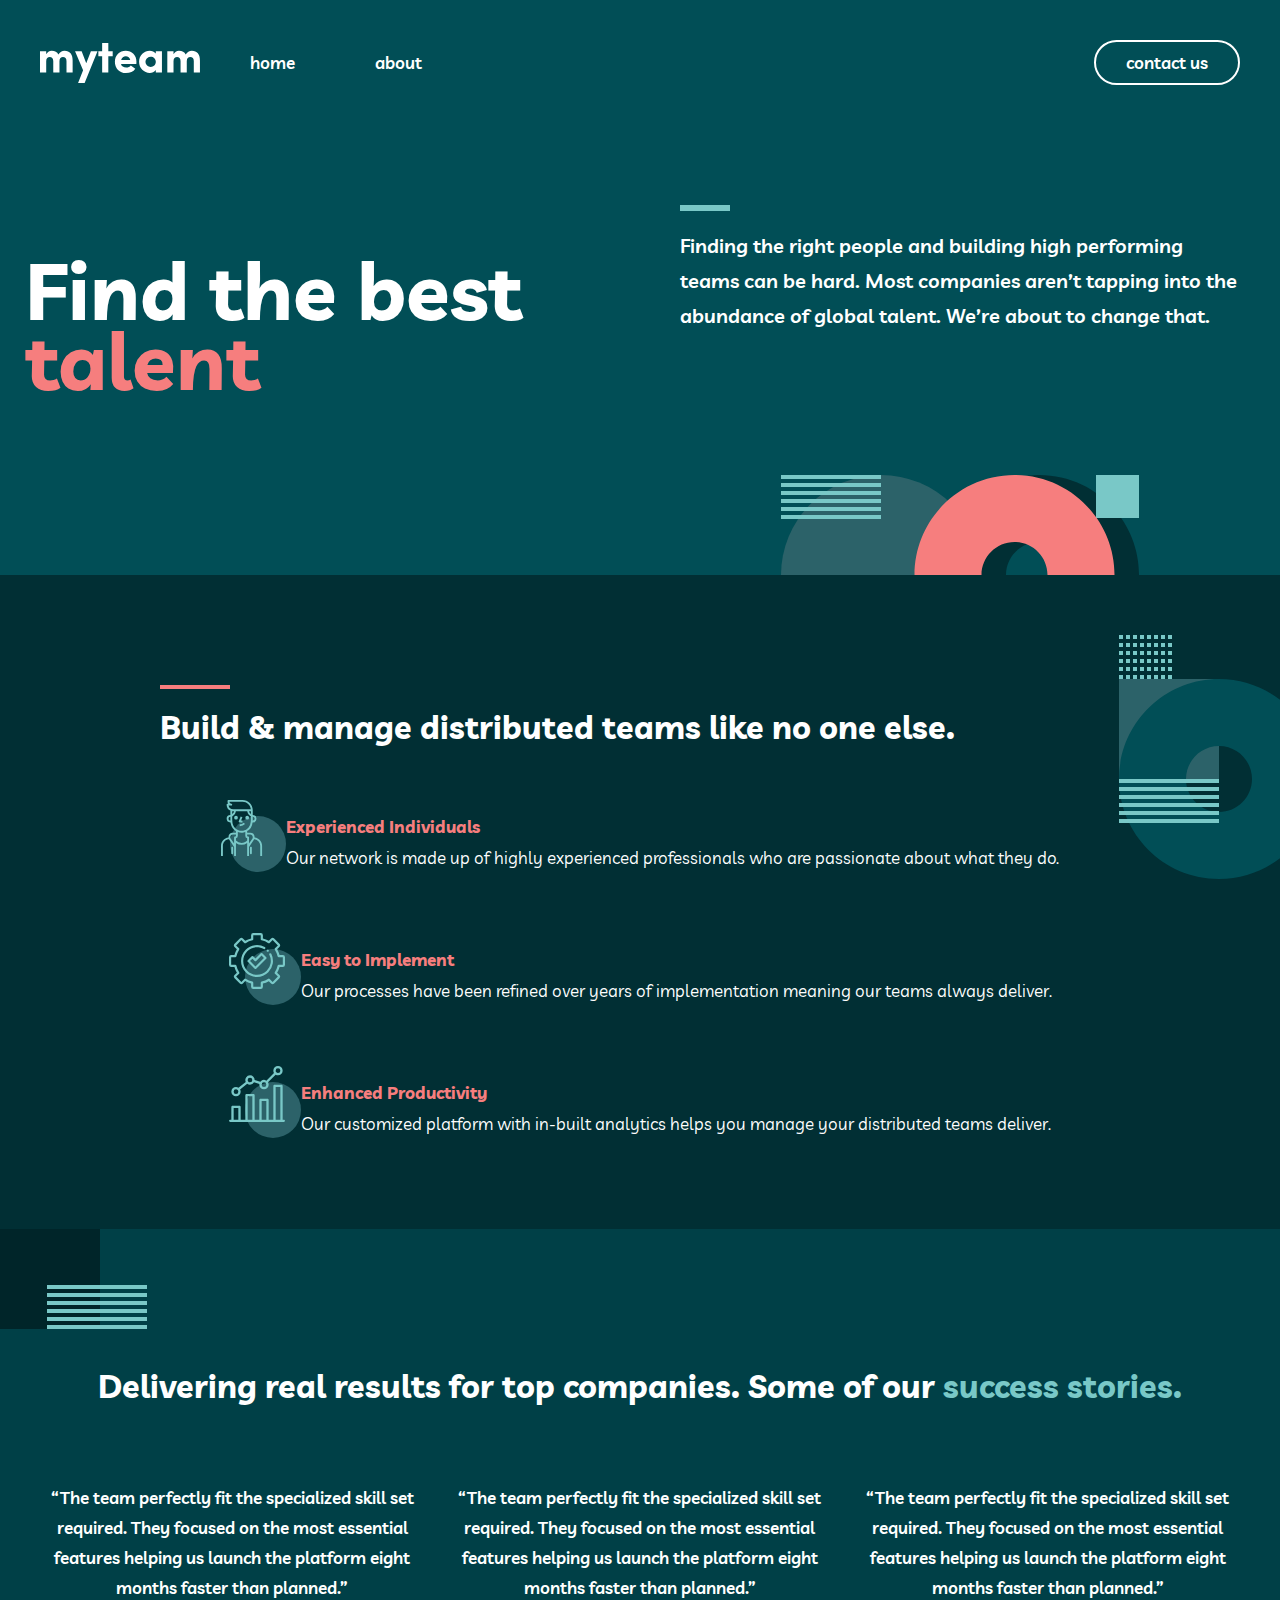
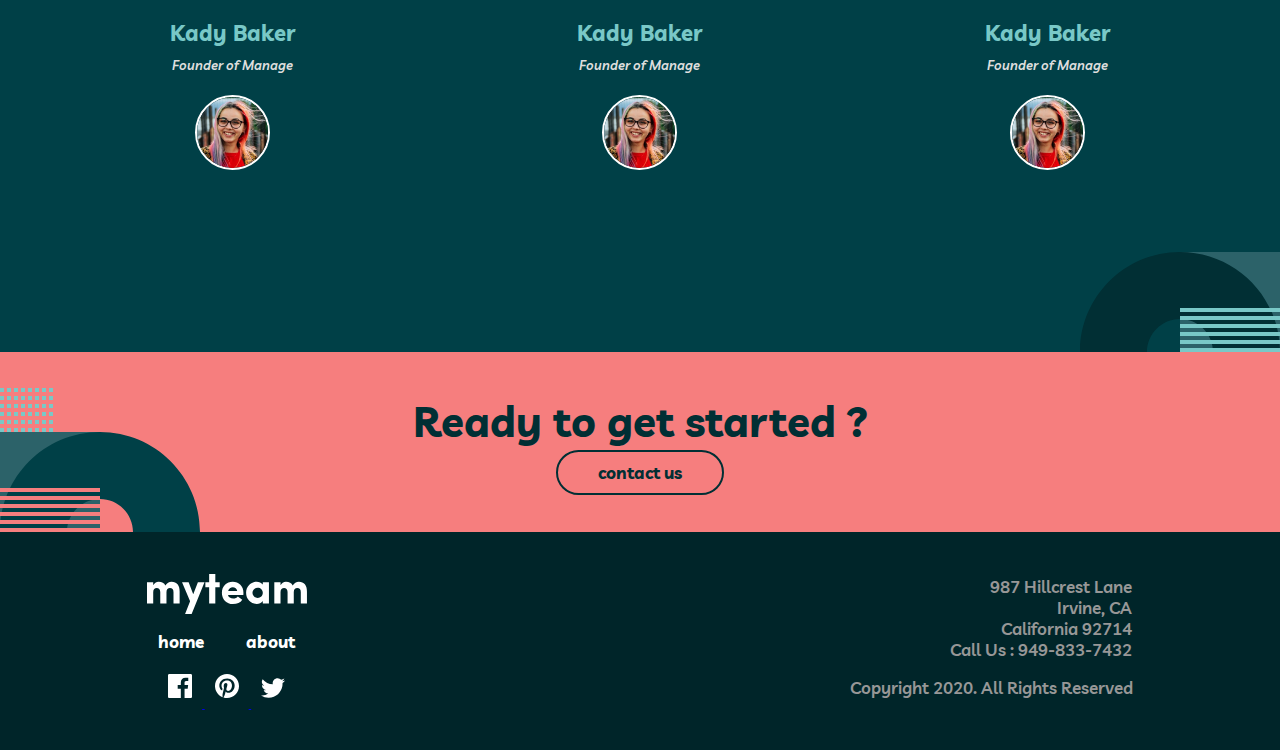
==== commit e0f0ea89: "files" ====
--- a/index.html
+++ b/index.html
@@ -6,7 +6,7 @@
         <title>MyTeam</title>
         <meta name="description" content="">
         <meta name="viewport" content="width=device-width, initial-scale=1">
-        <link rel="stylesheet" href="./home/home.css">
+        <link rel="stylesheet" href="./assets/css/home.css">
      
     </head>
     <body>
@@ -20,9 +20,9 @@
           <div>
             <div>
               <ul>
-                <li><a href="#">home</a></li>
-                <li><a href="#">about</a></li>
-                <li class="burger_btn"><a href="#">contact us</a></li>
+                <li><a href="./index.html">home</a></li>
+                <li><a href="./about.html">about</a></li>
+                <li class="burger_btn"><a href="./contact.html">contact us</a></li>
                 <svg xmlns="http://www.w3.org/2000/svg" width="200" height="200"><g fill="none" fill-rule="evenodd"><path fill="#2C6269" d="M100 100H0V0h100z"/><path fill="#F67E7E" d="M100 0c55.228 0 100 44.772 100 100s-44.772 100-100 100S0 155.228 0 100 44.772 0 100 0zm0 67c-18.225 0-33 14.775-33 33s14.775 33 33 33 33-14.775 33-33-14.775-33-33-33z"/><path fill="#79C8C7" d="M100 40v4H0v-4h100zm0-8v4H0v-4h100zm0-8v4H0v-4h100zm0-8v4H0v-4h100zm0-8v4H0V8h100zm0-8v4H0V0h100z"/></g></svg>
               </ul>
             </div>
@@ -35,10 +35,10 @@
     <div class="nav__container">
       <div class="nav__logo-txt-container">
         <svg xmlns="http://www.w3.org/2000/svg" width="160" height="40"><path fill="#FFF" d="M6.214 29.531V18.237c0-1.488.334-2.582 1.003-3.282.668-.699 1.511-1.049 2.529-1.049 1.017 0 1.846.365 2.485 1.094.625.73.967 1.734 1.025 3.013v11.518h6.213V18.237c0-1.459.32-2.545.96-3.26.64-.714 1.49-1.07 2.55-1.07 1.062 0 1.92.379 2.573 1.138.625.759.938 1.793.938 3.102v11.384h6.148v-12.12c0-3.096-.69-5.484-2.071-7.165-1.381-1.682-3.38-2.523-5.996-2.523-2.616 0-4.687 1.265-6.213 3.795-1.163-2.5-3.394-3.75-6.694-3.75a6.251 6.251 0 00-3.27.915c-.945.64-1.672 1.51-2.18 2.612V8.192H0v21.34h6.214zM44.634 40L57.499 8.192h-6.606L46.248 20.29l-4.6-12.098h-6.606l8.045 19.152L38.072 40h6.563zm23.683-10.469V13.214H72.7V8.192h-4.383V0h-6.17v8.192h-3.793v5.022h3.793v16.317h6.17zm17.448.447c4.418.015 7.594-1.429 9.527-4.33L90.78 22.5c-1.046 1.34-2.565 2.009-4.557 2.009-1.279 0-2.427-.313-3.444-.938-1.018-.625-1.585-1.503-1.7-2.634H96.36c.058-1.28.087-1.934.087-1.964-.015-3.333-1.04-6.041-3.074-8.125-2.035-2.083-4.586-3.125-7.653-3.125-3.067-.015-5.64 1.005-7.718 3.058-2.078 2.054-3.118 4.725-3.118 8.014 0 3.288 1.04 5.982 3.118 8.08 2.108 2.068 4.695 3.103 7.762 3.103zm4.426-13.014h-9.027c.233-1.16.814-2.068 1.745-2.723.9-.655 1.875-.967 2.921-.937a4.987 4.987 0 012.856.982c.858.625 1.36 1.518 1.505 2.678zm19.518 12.969c1.076.03 2.202-.208 3.38-.714 1.177-.506 2.078-1.213 2.703-2.12v2.432h6.148V8.192h-6.148v2.366c-.625-.908-1.52-1.607-2.682-2.098-1.163-.491-2.296-.737-3.401-.737-2.718.015-5.167 1.05-7.347 3.103-2.18 2.053-3.27 4.725-3.27 8.013 0 3.289 1.053 5.96 3.16 8.014 2.108 2.053 4.594 3.08 7.457 3.08zm1.003-6.027c-1.41 0-2.624-.476-3.641-1.428-1.047-.953-1.57-2.158-1.57-3.616 0-1.444.523-2.657 1.57-3.639 1.134-.967 2.376-1.45 3.728-1.45 1.352 0 2.522.476 3.51 1.428.989.952 1.483 2.173 1.483 3.66 0 1.489-.494 2.701-1.483 3.639-.988.938-2.187 1.406-3.597 1.406zm22.81 5.625V18.237c0-1.488.335-2.582 1.003-3.282.669-.699 1.512-1.049 2.53-1.049 1.017 0 1.845.365 2.485 1.094.625.73.966 1.734 1.025 3.013v11.518h6.213V18.237c0-1.459.32-2.545.96-3.26.64-.714 1.49-1.07 2.55-1.07 1.062 0 1.92.379 2.573 1.138.625.759.938 1.793.938 3.102v11.384h6.148v-12.12c0-3.096-.69-5.484-2.071-7.165-1.381-1.682-3.38-2.523-5.996-2.523-2.616 0-4.687 1.265-6.214 3.795-1.162-2.5-3.394-3.75-6.693-3.75a6.251 6.251 0 00-3.27.915c-.945.64-1.672 1.51-2.18 2.612V8.192h-6.214v21.34h6.213z"/></svg>
-        <a href="#">home</a>
-        <a href="#">about</a>
+        <a href="./index.html">home</a>
+        <a href="./about.html">about</a>
       </div>
-      <a class="nav_btn" href="#">contact us</a>
+      <a class="nav_btn" href="./contact.html">contact us</a>
     </div>
       
 
@@ -129,7 +129,7 @@
 
         <div class="cta__container">
           <h1>Ready to get started ?</h1>
-          <p><a href="#">contact us</a></p>
+          <p><a href="./contact.html">contact us</a></p>
           <svg class="svg_cta" xmlns="http://www.w3.org/2000/svg" width="200" height="144"><g fill="none" fill-rule="evenodd"><path fill="#2C6269" d="M100 144H0V44h100z"/><path fill="#004047" d="M100 44c55.228 0 100 44.772 100 100s-44.772 100-100 100S0 199.228 0 144 44.772 44 100 44zm0 67c-18.225 0-33 14.775-33 33s14.775 33 33 33 33-14.775 33-33-14.775-33-33-33z"/><path fill="#F67E7E" d="M100 140v4H0v-4h100zm0-8v4H0v-4h100zm0-8v4H0v-4h100zm0-8v4H0v-4h100zm0-8v4H0v-4h100zm0-8v4H0v-4h100z"/><path fill="#79C8C7" d="M4 40v4H0v-4h4zm7 0v4H7v-4h4zm7 0v4h-4v-4h4zm7 0v4h-4v-4h4zm7 0v4h-4v-4h4zm7 0v4h-4v-4h4zm7 0v4h-4v-4h4zm7 0v4h-4v-4h4zM4 32v4H0v-4h4zm7 0v4H7v-4h4zm7 0v4h-4v-4h4zm7 0v4h-4v-4h4zm7 0v4h-4v-4h4zm7 0v4h-4v-4h4zm7 0v4h-4v-4h4zm7 0v4h-4v-4h4zM4 24v4H0v-4h4zm7 0v4H7v-4h4zm7 0v4h-4v-4h4zm7 0v4h-4v-4h4zm7 0v4h-4v-4h4zm7 0v4h-4v-4h4zm7 0v4h-4v-4h4zm7 0v4h-4v-4h4zm-35-8v4h-4v-4h4zm14 0v4h-4v-4h4zm-7 0v4h-4v-4h4zm21 0v4h-4v-4h4zm-7 0v4h-4v-4h4zM4 16v4H0v-4h4zm7 0v4H7v-4h4zm42 0v4h-4v-4h4zM4 8v4H0V8h4zm7 0v4H7V8h4zm7 0v4h-4V8h4zm7 0v4h-4V8h4zm7 0v4h-4V8h4zm7 0v4h-4V8h4zm7 0v4h-4V8h4zm7 0v4h-4V8h4zM4 0v4H0V0h4zm7 0v4H7V0h4zm7 0v4h-4V0h4zm7 0v4h-4V0h4zm7 0v4h-4V0h4zm7 0v4h-4V0h4zm7 0v4h-4V0h4zm7 0v4h-4V0h4z"/></g></svg>
         </div>
         
@@ -154,9 +154,6 @@
             <a href="#">
               <svg xmlns="http://www.w3.org/2000/svg" width="24" height="20"><path  d="M24 2.557a9.83 9.83 0 01-2.828.775A4.932 4.932 0 0023.337.608a9.864 9.864 0 01-3.127 1.195A4.916 4.916 0 0016.616.248c-3.179 0-5.515 2.966-4.797 6.045A13.978 13.978 0 011.671 1.149a4.93 4.93 0 001.523 6.574 4.903 4.903 0 01-2.229-.616c-.054 2.281 1.581 4.415 3.949 4.89a4.935 4.935 0 01-2.224.084 4.928 4.928 0 004.6 3.419A9.9 9.9 0 010 17.54a13.94 13.94 0 007.548 2.212c9.142 0 14.307-7.721 13.995-14.646A10.025 10.025 0 0024 2.557z"/></svg>
             </a>
-            
-              
-              
           </div>
           <div class="footer__copyright">
             <p>Copyright 2020. All Rights Reserved</p>
--- a/assets/css/home.css
+++ b/assets/css/home.css
@@ -0,0 +1,937 @@
+@import url('https://fonts.googleapis.com/css2?family=Livvic:wght@300;400;500;600;700;900&display=swap');
+* {
+    box-sizing: border-box;
+    margin: 0;
+    padding: 0;
+}
+h1,h2,h3,p {
+  font-family: 'Livvic', sans-serif;
+}
+
+html {
+  font-size: 62.5%; /*1 rem = 10px; 10px/16px = 62.5% */
+}
+body {
+  width: fit-content;
+}
+:root {
+
+    --color-prim-green: #014E56;
+    --color-prim-coral: #F67E7E;
+    --color-prim-white: #FFFFFF;
+    
+    --color-secondary-blue_rapture: #79c8c7;
+    --color-secondary-blue_police: #2c6269;
+    --color-secondary-blue_jungle: #004047;
+    --color-secondary-green_state: #012f34;
+    --color-secondary-green_dark: #002529;
+
+    --menu-speed: 0.75s;
+}
+
+.nav__container {
+  display: none;
+}
+.logo_burger-container {
+  display: flex;
+  justify-content: space-between;
+  align-items: center;
+  background-color: var(--color-prim-green);
+  padding: 4rem 1.5rem;
+  margin-bottom: -.1rem;
+}
+
+.hero__title svg {
+  display: none;
+}
+
+.txt_coral {
+  color: var(--color-prim-coral);
+  font-weight: bold;
+  line-height: 4rem;
+}
+
+.grid__container {
+    width: fit-content;
+  }
+
+.hero__container {
+  display: grid;
+  grid-template-columns: 1fr;
+}
+
+.hero__title {
+  background-color: var(--color-prim-green);
+  text-align: center;
+  padding: 5rem 2.5rem 1rem 2.5rem;
+  margin-bottom: -.1rem;
+}
+.hero__title h1 {
+  color: var(--color-prim-white);
+  font-size: 6rem;
+  line-height: 5rem;
+}
+.hero__text {
+  background-color: var(--color-prim-green);
+  color: var(--color-prim-white);
+  text-align: center;
+  padding: 2rem 2rem 0 2rem;
+}
+.hero__text p {
+  font-weight: 600;
+  font-size: 1.8rem;
+  line-height: 3.5rem;
+  margin-bottom: 8rem;
+}
+
+.main__grid-container {
+  background-color: var(--color-secondary-green_state);
+  color: var(--color-prim-white);
+
+  display: grid;
+  grid-template-columns: 1fr;
+  padding: 6rem 2rem;
+}
+.main__title {
+  position: relative;
+  padding: 7.5rem 16rem 2.5rem 2.5rem;
+  background-color: var(--color-secondary-green_state);
+}
+.main__title::after {
+  content: "";
+  position: absolute;
+  top: 5rem;
+  left: 3rem;
+  width: 7rem;
+  height: 4px;
+  background-color: var(--color-prim-coral);
+}
+
+.main__title svg {
+    width: 24%;
+    position: absolute;
+    top: 0;
+    right: -2rem;
+}
+
+.main__title h1 {
+  font-size: 3.2rem;
+  font-weight: bold;
+  line-height: 3.5rem;
+  color: var(--color-prim-white);
+}
+.main__cell-container {
+  display: flex;
+  flex-direction: column;
+  justify-content: center;
+  align-items: center;
+
+  padding: 5rem 1rem;
+  margin-bottom: -1px;
+}
+.main__text-cell p {
+  font-size: 1.7rem;
+  text-align: center;
+}
+.reviews__container {
+  background-color: #8e79c8;
+}
+.cta__container {
+  background-color: #96e5e7;
+  grid-row:  2/4;
+}
+.footer_container {
+  background-color: #a84e7b;
+}
+/* Burger Menu */
+.container {
+  max-width: 960px;
+  margin: auto;
+  overflow: hidden;
+  padding: 0 3rem;
+}
+
+.btn {
+  display: inline-block;
+  border: none;
+  background: var(--primary-color);
+  color: #fff;
+  padding: 0.75rem 1.5rem;
+  margin-top: 1rem;
+  transition: opacity 1s ease-in-out;
+  text-decoration: none;
+}
+
+.btn:hover {
+  opacity: 0.7;
+}
+
+/* MENU STYLES */
+.menu-wrap {
+  position: absolute;
+  top: 25px;
+  right: 0;
+  z-index: 1;
+}
+
+.menu-wrap .toggler {
+  position: absolute;
+  top: 0;
+  right: 0;
+  z-index: 2;
+  cursor: pointer;
+  width: 50px;
+  height: 50px;
+  opacity: 0;
+}
+
+.menu-wrap .hamburger {
+  position: absolute;
+  top: 0;
+  right: 0;
+  z-index: 1;
+  width: 60px;
+  height: 60px;
+  padding: 1.7rem;
+  display: flex;
+  align-items: center;
+  justify-content: center;
+}
+
+/* Hamburger Line */
+.menu-wrap .hamburger > div {
+  position: relative;
+  flex: none;
+  width: 100%;
+  height: 2px;
+  background: #fff;
+  display: flex;
+  align-items: center;
+  justify-content: center;
+  transition: all 0.4s ease;
+}
+
+.menu-wrap .hamburger > div::before,
+.menu-wrap .hamburger > div::after {
+  content: '';
+  position: absolute;
+  z-index: 1;
+  top: -10px;
+  width: 100%;
+  height: 2px;
+  background: inherit;
+}
+
+.menu-wrap .hamburger > div::after {
+  top: 10px;
+}
+
+.menu-wrap .toggler:checked + .hamburger > div {
+  transform: rotate(135deg);
+}
+
+.menu-wrap .toggler:checked + .hamburger > div:before,
+.menu-wrap .toggler:checked + .hamburger > div:after {
+  top: 0;
+  transform: rotate(90deg);
+}
+
+.menu-wrap .toggler:checked:hover + .hamburger > div {
+  transform: rotate(225deg);
+}
+
+.menu-wrap .toggler:checked ~ .menu {
+  visibility: visible;
+}
+
+.menu-wrap .toggler:checked ~ .menu > div {
+  transform: scale(1);
+  transition-duration: var(--menu-speed);
+}
+
+.menu-wrap .toggler:checked ~ .menu > div > div {
+  opacity: 1;
+  transition:  opacity 0.4s ease 0.4s;
+}
+
+.menu-wrap .menu {
+  position: fixed;
+  top: 0;
+  right: 0;
+  width: 70%;
+  height: 100%;
+  visibility: hidden;
+  overflow: hidden;
+  display: flex;
+  align-items: center;
+  justify-content: center;
+  background-color: var(--color-prim-green);
+}
+.menu-wrap .menu::after {
+  opacity: 0.4;
+    z-index: -1;
+    content: "";
+    height: 100%;
+    width: 146%;
+    background-color: #3c3b3b;
+    position: inherit;
+}
+.menu-wrap .menu > div {
+  margin-right: 100px;
+  background: var(--overlay-color);
+  border-radius: 50%;
+  width: 200vw;
+  height: 200vw;
+  display: flex;
+  flex: none;
+  align-items: flex-start;
+  justify-content: center;
+  transform: scale(0);
+  transition: all 0.4s ease;
+}
+
+.menu-wrap .menu > div > div {
+  text-align: center;
+  max-width: 90vw;
+  max-height: 100vh;
+  opacity: 0;
+  transition: opacity 0.4s ease;
+}
+
+.menu-wrap .menu > div > div > ul > li {
+  list-style: none;
+  color: #fff;
+  font-size: 1.5rem;
+  padding: 1rem;
+  margin-bottom: 10px;
+}
+
+.menu-wrap .menu > div > div > ul > li > a {
+  color: inherit;
+  text-decoration: none;
+  transition: color 0.4s ease;
+  font-family: 'Livvic' sans-serif;
+  font-size: 1.7rem;
+}
+.menu-wrap .menu > div > div > ul > li > a:hover {
+  color: var(--color-prim-coral);
+}
+.menu-wrap .menu > div > div > ul {
+  text-align: left;
+  margin-top: 5rem;
+}
+
+ul svg {
+  position: absolute;
+  top: 24rem;
+  left: 53rem;
+}
+.burger_btn {
+  border: 2px solid #fff;
+  border-radius: 50px;
+  text-align: center;
+  width: 140%;
+  margin-top: 3rem;
+}
+.burger_btn:hover {
+  background-color: var(--color-prim-white);
+}
+
+.reviews__container {
+  position: relative;
+  display: grid;
+  grid-template-columns: 1fr;
+  grid-template-rows: 1fr 1fr 1fr;
+  grid-template-areas: 
+  "first"
+  "second"
+  "third";
+
+  padding: 7rem 1rem 10rem 1rem;
+
+  justify-content: center;
+  align-items: center;
+  text-align: center;
+
+  background-color: var(--color-secondary-blue_jungle);
+}
+
+.reviews__container p {
+  font-size: 1.7rem;
+  line-height: 3rem;
+  color: var(--color-prim-white);
+}
+
+.rev__cell-container-1 {
+  grid-area: first;
+}
+
+.rev__cell-container-2 {
+  grid-area: second;
+}
+
+.rev__cell-container-3 {
+  grid-area: third;
+}
+
+.review__title-container {
+  position: relative;
+  background-color: var(--color-secondary-blue_jungle);
+  padding: 14rem 2rem 1rem 2rem;
+
+  margin-bottom: -1px;
+}
+.review__title-container h1 {
+    text-align: center;
+    font-size: 3.2rem;
+    font-weight: bold;
+    line-height: 3.5rem;
+    color: var(--color-prim-white);
+}
+.reviews__container img {
+  border-radius: 50px;
+  width: 7.5rem;
+  border: 2px solid white;
+}
+.rev_title {
+  color: var(--color-secondary-blue_rapture);
+}
+.rev_user-name {
+  font-size: 2.2rem!important;
+  color: var(--color-secondary-blue_rapture)!important;
+  font-weight: bold;
+
+  margin-top: 1.5rem;
+}
+.rev_user-position {
+  font-size: 1.3rem!important;
+  font-style: italic!important;
+  color: #dedede!important;
+  margin-top: .2rem;
+  margin-bottom: 1.5rem;
+}
+.rev__cell-container-1,
+.rev__cell-container-2,
+.rev__cell-container-3 {
+  margin-bottom: 8rem;
+  font-weight: 600;
+}
+
+.svg_rev-1 {
+  position: absolute;
+  top: 0;
+  left: 0;
+}
+
+.svg_rev-2 {
+  position: absolute;
+  bottom: 0;
+  right: 0;
+}
+
+.cta__container {
+  position: relative;
+  height: 18rem;
+  padding: 6rem 8rem;
+  background-color: var(--color-prim-coral);
+  display: flex;
+  flex-direction: column;
+  align-content: center;
+  justify-content: center;
+  text-align: center;
+}
+.svg_cta {
+  position: absolute;
+  bottom: 0;
+  left: 0;
+}
+.cta__container h1 {
+  text-align: center;
+  font-size: 3.2rem;
+  font-weight: bold;
+  line-height: 4rem;
+  color: var(--color-secondary-green_state);
+  margin-bottom: 2rem;
+}
+
+.cta__container p a {
+  font-size: 1.7rem;
+  color: var(--color-secondary-green_state);
+  font-weight: bold;
+
+  text-decoration: none;
+  border: 2px solid var(--color-secondary-green_state);
+  border-radius: 50px;
+  padding: 1rem 4rem;
+}
+.cta__container p a:hover {
+  background-color: var(--color-secondary-green_state);
+  color: var(--color-prim-white);
+}
+.footer__container {
+  display: grid;
+  grid-template-columns: 1fr;
+  grid-template-rows: 1fr 1fr 1fr 1fr 0.1fr 0.5fr;
+  grid-template-areas: 
+  "logo"
+  "nav"
+  "txt"
+  "social"
+  "..."
+  "cpy";
+
+  background-color: var(--color-secondary-green_dark);
+  color: var(--color-prim-white);
+  justify-items: center;
+  align-items: center;
+  padding: 4rem 2rem;
+}
+
+.footer_logo-container {
+  grid-area: logo;
+}
+.footer__nav {
+  grid-area: nav;
+}
+.footer__nav a {
+  text-decoration: none;
+  color: var(--color-prim-white);
+  font-family: 'Livvic', sans-serif;
+  font-size: 1.7rem;
+  padding: 2rem;
+  font-weight: bold;
+}
+.footer__nav a:hover {
+  color: var(--color-prim-coral);
+}
+.footer__text {
+  grid-area: txt;
+}
+
+.footer__text p {
+  font-size: 1.7rem;
+  font-family: 'Livvic', sans-serif;
+  font-weight: 600;
+  text-align: center;
+  color: #979797;
+}
+
+.footer__socials-container {
+  grid-area: social;
+}
+.footer__socials-container svg {
+  margin: 1rem;
+  fill: var(--color-prim-white);
+}
+.footer__socials-container a:hover svg{
+  fill: var(--color-prim-coral);
+}
+.footer__copyright {
+  grid-area: cpy;
+}
+.footer__copyright p {
+  font-size: 1.7rem;
+  color: #979797;
+  font-family: 'Livvic', sans-serif;
+  font-weight: 600;
+}
+/* 425 */
+@media screen and (min-width: 425px) {
+    .hero__title h1 {
+      width: 80%;
+      font-size: 5rem;
+      margin: auto;
+    }
+    .cta__container h1 {
+      font-size: 4.2rem;
+    }
+}
+
+/* 768px */
+@media screen and (min-width: 768px) {
+  .nav__container {
+    background-color: var(--color-prim-green);
+    display: flex;
+    justify-content: space-between;
+    align-items: center;
+    padding: 4rem 2rem;
+  }
+
+  .nav__logo-txt-container {
+    display: flex;
+    justify-content: space-between;
+    align-items: center;
+  }
+  .nav__logo-txt-container a {
+    margin-left: 2rem;
+    padding: 1rem 3rem;
+    font-size: 1.7rem;
+    font-family: 'Livvic', sans-serif;
+    font-weight: 600;
+    color: var(--color-prim-white);
+    text-decoration: none;
+  }
+  
+  .nav__logo-txt-container a:hover {
+    color: var(--color-prim-coral);
+  }
+
+  .nav_btn {
+    padding: 1rem 3rem;
+    font-size: 1.7rem;
+    font-family: 'Livvic', sans-serif;
+    font-weight: 600;
+    color: var(--color-prim-white);
+    text-decoration: none;
+    border: 2px solid var(--color-prim-white);
+    border-radius: 50px;
+  }
+  .nav_btn:hover {
+    background-color: var(--color-prim-white);
+    color: var(--color-secondary-green_state);
+  }
+  .logo_burger-container {
+    display: none;
+  }
+  .hero__title h1 {
+    margin: auto;
+    width: 70%;
+    font-size: 9rem;
+    line-height: 8rem;
+  }
+
+  .hero__text p {
+    margin: auto;
+    width: 75%;
+    margin-bottom: 10rem;
+  }
+  .main__cell-container {
+    flex-direction: row;
+    padding: 3rem 10rem;
+  }
+  .main__title::after {
+    left: 7rem;
+  }
+  .main__title {
+    position: relative;
+    padding: 7.5rem 18rem 2.5rem 7rem;
+  }
+  .main__cell-container p {
+    text-align: left;
+  }
+  .main__title svg {
+    width: 13%;
+  }
+  .footer__container {
+    display: grid;
+    grid-template-columns: 1fr 0.7fr 1.3fr;
+    grid-template-rows: 1fr 1fr 1fr;
+    grid-template-areas: 
+    "logo . txt"
+    "nav . txt"
+    "social . cpy";
+  }
+  .footer__text {
+    text-align: right;
+  }
+  .footer__text p {
+    padding-left: 10rem;
+    text-align: right;
+  }
+
+}
+
+/* 1024px */
+@media screen and (min-width: 1024px ) {
+  .nav__container {
+    padding: 4rem;
+  }
+  .hero__container {
+    grid-template-columns: 1fr 1fr;
+  }
+
+  .hero__title {
+    display: flex;
+    align-items: center;
+    justify-content: center;
+    height: 45rem;
+  }
+  
+  .hero__title h1 {
+    text-align: left;
+    margin: 0;
+    width: 100%;
+    font-size: 8rem;
+    line-height: 7rem;
+    padding: 0 0 9rem 0;
+  }
+
+  .hero__text {
+    padding: 2rem 2rem 6rem 2rem;
+    display: flex;
+    align-items: center;
+    justify-content: center;
+    position: relative;
+    height: 45rem;
+  }
+
+  .hero__text::before {
+    content: "";
+    position: absolute;
+    top: 13rem;
+    left: 40px;
+    width: 5rem;
+    height: 6px;
+    background-color: var(--color-secondary-blue_rapture);
+  }
+
+  .hero__text svg {
+    position: absolute;
+    bottom: 0;
+  }
+
+  .hero__text p {
+    font-size: 2rem;
+    text-align: left;
+    padding: 0rem 2rem 2rem 2rem;
+    margin: 0 0 8rem 0;
+    width: 100%;
+  }
+
+  .main__title {
+    padding: 7.5rem 30rem 2.5rem 14rem;
+  }
+
+  .main__cell-container {
+    padding: 3rem 20rem;
+  }
+
+  .main__title::after {
+    left: 14rem;
+  }
+
+  .reviews__container {
+    display: grid;
+    grid-template-columns: 0.1fr 1fr 0.1fr 1fr 0.1fr 1fr 0.1fr;
+    grid-template-rows: 1fr;
+    grid-template-areas: 
+    ". first . second . third .";
+  }
+  .hero__text::before {
+    top: 8rem;
+  }
+ 
+}
+/* 1440 */
+@media screen and (min-width: 1440px ) {
+  .nav__container {
+    padding: 4rem 17rem;
+  }
+
+  .hero__title {
+    height: 70rem;
+    display: flex;
+    justify-items: center;
+    align-items: center;
+    position: relative;
+    padding: 5rem 0 0 9rem;
+  }
+  .hero__title svg {
+    display: initial;
+    left: -99px;
+    top: 26rem;
+    position: absolute;
+  }
+  .hero__title h1 {
+    width: 90%;
+    padding: 0rem 0 4rem 4rem;
+    font-size: 10rem;
+    line-height: 9rem;
+  }
+  .hero__text {
+    height: 70rem;
+    position: relative;
+    display: flex;
+    align-items: center;
+    justify-content: center;
+    padding: 15rem 11rem 0rem 2rem;
+  }
+
+  .hero__text::before {
+    content: "";
+    position: absolute;
+    top: 30rem;
+    left: 10rem;
+    width: 5rem;
+    height: 6px;
+    background-color: var(--color-secondary-blue_rapture);
+}
+
+  .hero__text p {
+    line-height: 2.9rem;
+    font-size: 2rem;
+    padding: 7rem 1rem 7rem 1rem;
+    width: 75%;
+    font-weight: 500;
+  }
+  .hero__text svg {
+    position: absolute;
+    bottom: 0;
+    margin: 0;
+  }
+  .main__grid-container {
+    grid-template-columns: 1fr 1fr;
+    height: 70rem;
+  }
+
+  .main__second-col {
+    display: flex;
+    align-content: center;
+    justify-content: center;
+    align-items: center;
+    flex-direction: column;
+    padding: 0;
+  }
+
+  .main__cell-container {
+    padding: 5rem 11rem 1rem 0;
+  }
+  .main__title {
+    padding: 18rem 9rem 0 10rem;
+  }
+  .main__title h1 {
+    font-size: 5rem;
+    line-height: 5rem;
+  }
+
+  .main__title::after {
+    top: 16rem;
+    left: 10rem;
+  }
+  .main__title svg {
+    width: 14%;
+    right: -72rem;
+    top: 45rem;
+  }
+  .review__title-container {
+    padding: 14rem 33rem 1rem 33rem;
+  }
+  .review__title-container h1 {
+    font-size: 4rem;
+  }
+  .rev__cell-container-1, .rev__cell-container-2, .rev__cell-container-3 {
+    padding: 0 4rem;
+ }
+ .cta__container {
+  height: 20rem;
+  padding: 5rem 8rem;
+  flex-direction: row;
+  align-content: space-around;
+  justify-content: space-around;
+  text-align: center;
+  align-items: center;
+  }
+
+  .footer__container {
+    display: grid;
+    grid-template-columns: 1fr 0.2fr 1fr 1fr 1fr;
+    grid-template-rows: 1fr 1fr;
+    grid-template-areas: 
+    "logo . txt . social"
+    "nav . txt . cpy";
+
+    padding: 5rem;
+  }
+  .footer__text p {
+    text-align: left;
+  }
+  .footer__text {
+    justify-self: self-start;
+    padding-left: 0;
+  }
+
+  .footer__socials-container {
+    padding-right: 2rem;
+    justify-self: self-end;
+}
+  
+}
+/* 1880 */
+@media screen and (min-width: 1880px ) {
+  .hero__title {
+    padding: 6rem 0 0 21rem;
+  }
+  .hero__title svg {
+    left: 5px;
+    top: 24rem;
+  }
+  .hero__text p {
+    padding: 7rem 5rem 7rem 2rem;
+  }
+  .hero__text::before {
+    left: 14rem;
+  }
+  .main__title svg {
+    right: -94rem;
+  }
+  .review__title-container {
+    padding: 14rem 47rem 1rem 47rem;
+  }
+
+  .rev__cell-container-1, .rev__cell-container-2, .rev__cell-container-3 {
+    padding: 0 7rem;
+  }
+  .nav__container {
+    padding: 4rem 30rem;
+  }
+  .footer__copyright {
+    justify-self: self-end;
+}
+}
+/* 2560 */
+@media screen and (min-width: 2560px ) {
+  .hero__title svg {
+    left: 1rem;
+    top: 24rem;
+  }
+  .hero__title h1 {
+    padding: 1rem 0 11rem 4rem;
+    font-size: 17rem;
+    line-height: 16rem;
+  }
+  .hero__text p {
+    font-size: 3.6rem;
+    padding: 0;
+    width: 75%;
+    font-weight: 500;
+    line-height: 5rem;
+  }
+  .hero__text::before {
+    top: 26rem;
+    left: 16rem;
+    width: 7rem;
+    height: 8px;
+  }
+
+  .main__title h1 {
+    font-size: 9rem;
+    line-height: 9rem;
+  }
+  .main__title {
+    padding: 18rem 7rem 0 27rem;
+  }
+  .main__title svg {
+    width: 16%;
+    right: -127rem;
+    
+  }
+  .main__cell-container p {
+    font-size: 3rem;
+  }
+  .main__title::after {
+    left: 28rem;
+  }
+  .hero__title {
+    margin-right: -1px;
+  }
+}
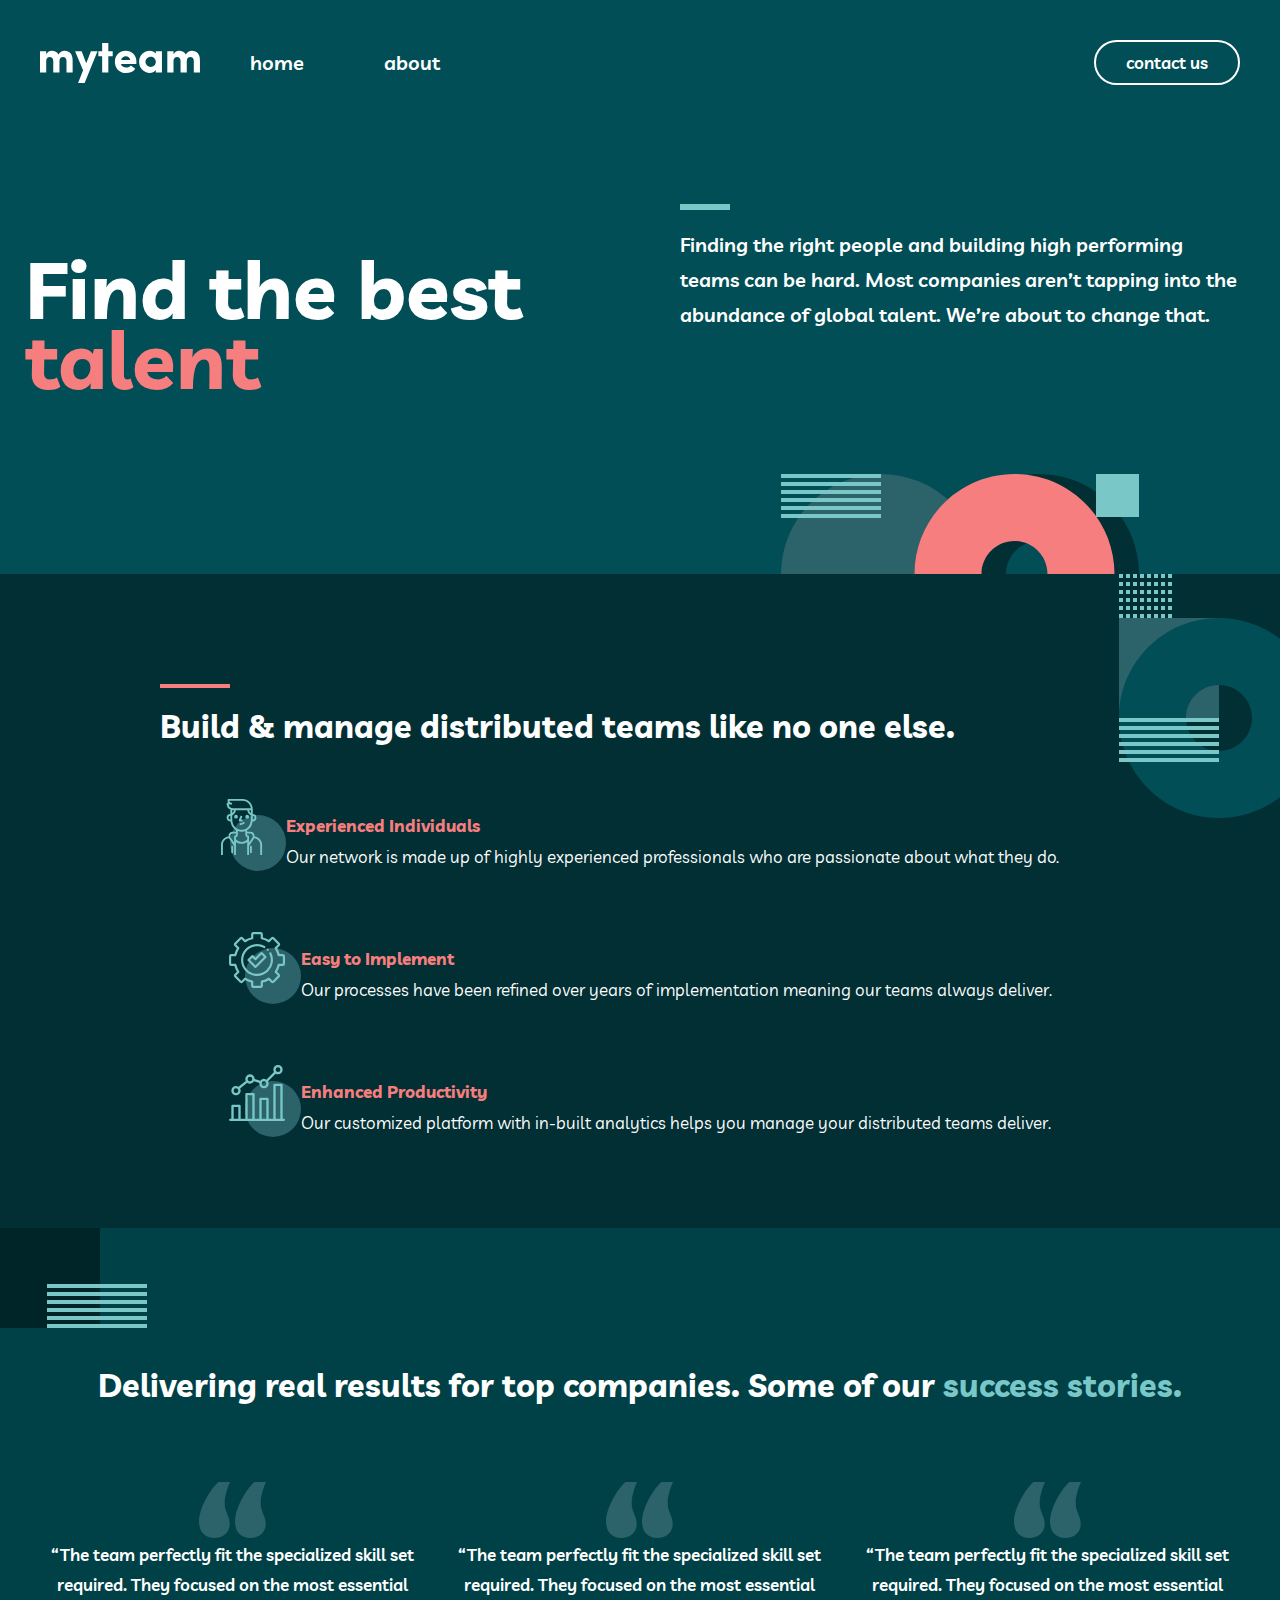
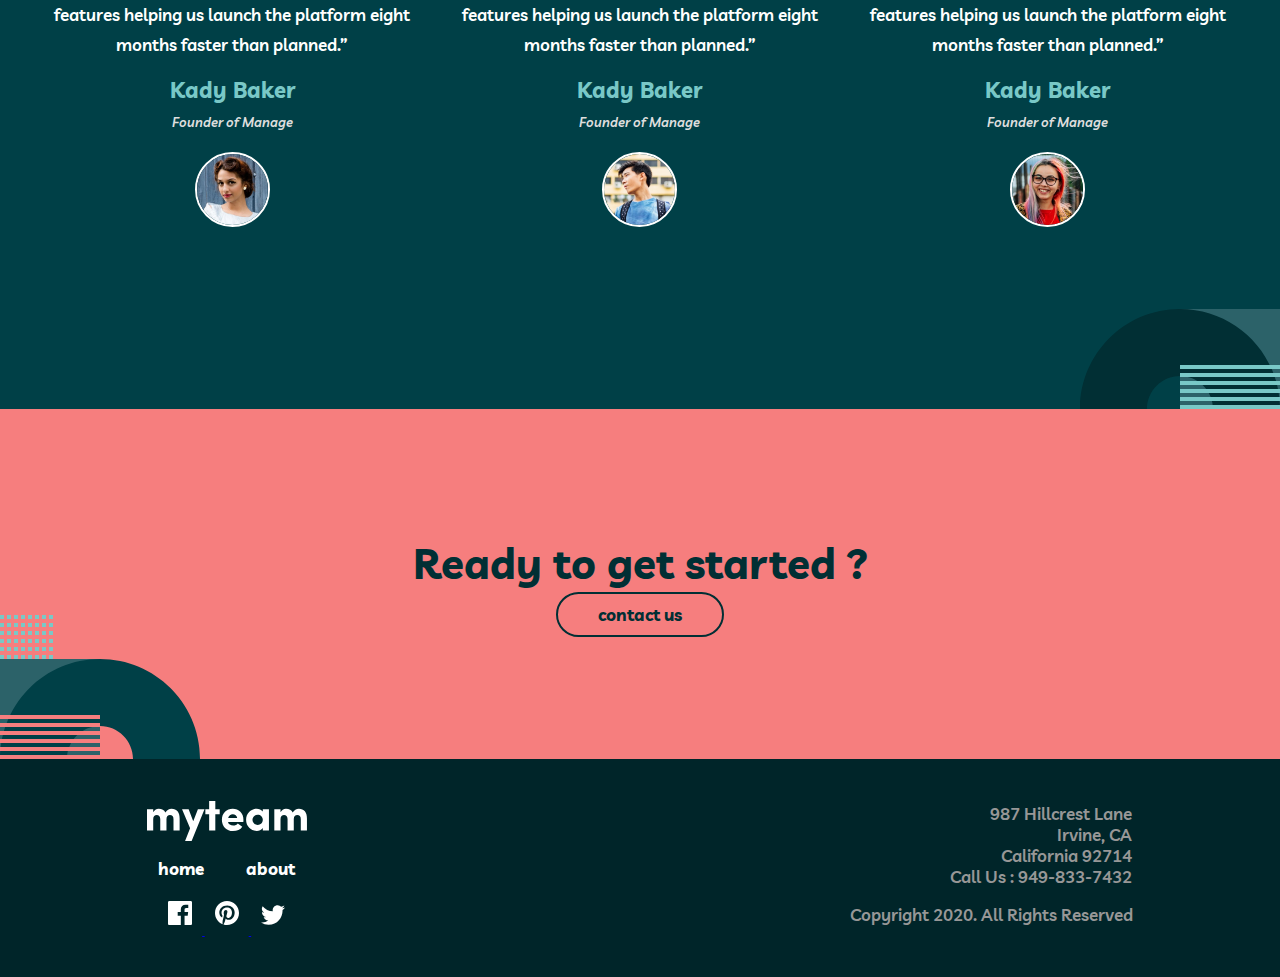
==== commit f441aa42: "files" ====
--- a/index.html
+++ b/index.html
@@ -102,22 +102,27 @@
           <h1>Delivering real results for top companies. Some of our <span class="rev_title">success stories.</span></h1>
           <svg class="svg_rev-1" xmlns="http://www.w3.org/2000/svg" width="147" height="100"><g fill="none" fill-rule="evenodd"><path fill="#002529" d="M0 100h100V0H0z"/><path fill="#79C8C7" d="M47 96v4h100v-4H47zm0-8v4h100v-4H47zm0-8v4h100v-4H47zm0-8v4h100v-4H47zm0-8v4h100v-4H47zm0-8v4h100v-4H47z"/></g></svg>
         </div>
+
         <section class="reviews__container">
+
           <div class="rev__cell-container-1">
+            <svg xmlns="http://www.w3.org/2000/svg" width="67" height="56"><path fill="#2C6269" d="M51.273 56c4.638 0 8.368-1.322 11.19-3.967 2.823-2.645 4.235-5.799 4.235-9.46 0-2.95-.429-5.494-1.286-7.63a197.251 197.251 0 01-2.495-6.562c-.806-2.237-1.21-4.933-1.21-8.087 0-2.746.454-5.798 1.361-9.155C63.976 7.782 65.286 4.069 67 0H55.356c-3.73 3.662-7.032 7.833-9.905 12.512-2.873 4.68-5.166 9.359-6.88 14.038C36.857 31.23 36 35.4 36 39.063c0 5.391 1.361 9.562 4.083 12.512C42.805 54.525 46.535 56 51.273 56zm-36 0c4.638 0 8.368-1.322 11.19-3.967 2.823-2.645 4.235-5.799 4.235-9.46 0-2.95-.429-5.494-1.286-7.63a197.251 197.251 0 01-2.495-6.562c-.806-2.237-1.21-4.933-1.21-8.087 0-2.746.454-5.798 1.361-9.155C27.976 7.782 29.286 4.069 31 0H19.356c-3.73 3.662-7.032 7.833-9.905 12.512-2.873 4.68-5.166 9.359-6.88 14.038C.857 31.23 0 35.4 0 39.063c0 5.391 1.361 9.562 4.083 12.512C6.805 54.525 10.535 56 15.273 56z"/></svg>
             <p> “The team perfectly fit the specialized skill set required. They focused on the most essential features helping us launch the platform eight months faster than planned.”</p>
             <p class="rev_user-name">Kady Baker</p>
             <p class="rev_user-position">Founder of Manage</p>
-            <img src="./assets/img/avatar-kady.jpg" alt="img">
+            <img src="./assets/img/avatar-aiysha.jpg" alt="img">
           </div>
 
           <div class="rev__cell-container-2">
+            <svg xmlns="http://www.w3.org/2000/svg" width="67" height="56"><path fill="#2C6269" d="M51.273 56c4.638 0 8.368-1.322 11.19-3.967 2.823-2.645 4.235-5.799 4.235-9.46 0-2.95-.429-5.494-1.286-7.63a197.251 197.251 0 01-2.495-6.562c-.806-2.237-1.21-4.933-1.21-8.087 0-2.746.454-5.798 1.361-9.155C63.976 7.782 65.286 4.069 67 0H55.356c-3.73 3.662-7.032 7.833-9.905 12.512-2.873 4.68-5.166 9.359-6.88 14.038C36.857 31.23 36 35.4 36 39.063c0 5.391 1.361 9.562 4.083 12.512C42.805 54.525 46.535 56 51.273 56zm-36 0c4.638 0 8.368-1.322 11.19-3.967 2.823-2.645 4.235-5.799 4.235-9.46 0-2.95-.429-5.494-1.286-7.63a197.251 197.251 0 01-2.495-6.562c-.806-2.237-1.21-4.933-1.21-8.087 0-2.746.454-5.798 1.361-9.155C27.976 7.782 29.286 4.069 31 0H19.356c-3.73 3.662-7.032 7.833-9.905 12.512-2.873 4.68-5.166 9.359-6.88 14.038C.857 31.23 0 35.4 0 39.063c0 5.391 1.361 9.562 4.083 12.512C6.805 54.525 10.535 56 15.273 56z"/></svg>
             <p> “The team perfectly fit the specialized skill set required. They focused on the most essential features helping us launch the platform eight months faster than planned.”</p>
             <p class="rev_user-name">Kady Baker</p>
             <p class="rev_user-position">Founder of Manage</p>
-            <img src="./assets/img/avatar-kady.jpg" alt="img">
+            <img src="./assets/img/avatar-aden.jpg" alt="img">
           </div>
 
           <div class="rev__cell-container-3">
+            <svg xmlns="http://www.w3.org/2000/svg" width="67" height="56"><path fill="#2C6269" d="M51.273 56c4.638 0 8.368-1.322 11.19-3.967 2.823-2.645 4.235-5.799 4.235-9.46 0-2.95-.429-5.494-1.286-7.63a197.251 197.251 0 01-2.495-6.562c-.806-2.237-1.21-4.933-1.21-8.087 0-2.746.454-5.798 1.361-9.155C63.976 7.782 65.286 4.069 67 0H55.356c-3.73 3.662-7.032 7.833-9.905 12.512-2.873 4.68-5.166 9.359-6.88 14.038C36.857 31.23 36 35.4 36 39.063c0 5.391 1.361 9.562 4.083 12.512C42.805 54.525 46.535 56 51.273 56zm-36 0c4.638 0 8.368-1.322 11.19-3.967 2.823-2.645 4.235-5.799 4.235-9.46 0-2.95-.429-5.494-1.286-7.63a197.251 197.251 0 01-2.495-6.562c-.806-2.237-1.21-4.933-1.21-8.087 0-2.746.454-5.798 1.361-9.155C27.976 7.782 29.286 4.069 31 0H19.356c-3.73 3.662-7.032 7.833-9.905 12.512-2.873 4.68-5.166 9.359-6.88 14.038C.857 31.23 0 35.4 0 39.063c0 5.391 1.361 9.562 4.083 12.512C6.805 54.525 10.535 56 15.273 56z"/></svg>
             <p> “The team perfectly fit the specialized skill set required. They focused on the most essential features helping us launch the platform eight months faster than planned.”</p>
             <p class="rev_user-name">Kady Baker</p>
             <p class="rev_user-position">Founder of Manage</p>
--- a/assets/css/home.css
+++ b/assets/css/home.css
@@ -30,6 +30,7 @@
 }
 
 .nav__container {
+  margin-bottom: -1px;
   display: none;
 }
 .logo_burger-container {
@@ -110,7 +111,7 @@
 .main__title svg {
     width: 24%;
     position: absolute;
-    top: 0;
+    top: -60px;
     right: -2rem;
 }
 
@@ -431,7 +432,7 @@
 
 .cta__container {
   position: relative;
-  height: 18rem;
+  height: 35rem;
   padding: 6rem 8rem;
   background-color: var(--color-prim-coral);
   display: flex;
@@ -565,7 +566,7 @@
   .nav__logo-txt-container a {
     margin-left: 2rem;
     padding: 1rem 3rem;
-    font-size: 1.7rem;
+    font-size: 2rem;
     font-family: 'Livvic', sans-serif;
     font-weight: 600;
     color: var(--color-prim-white);
